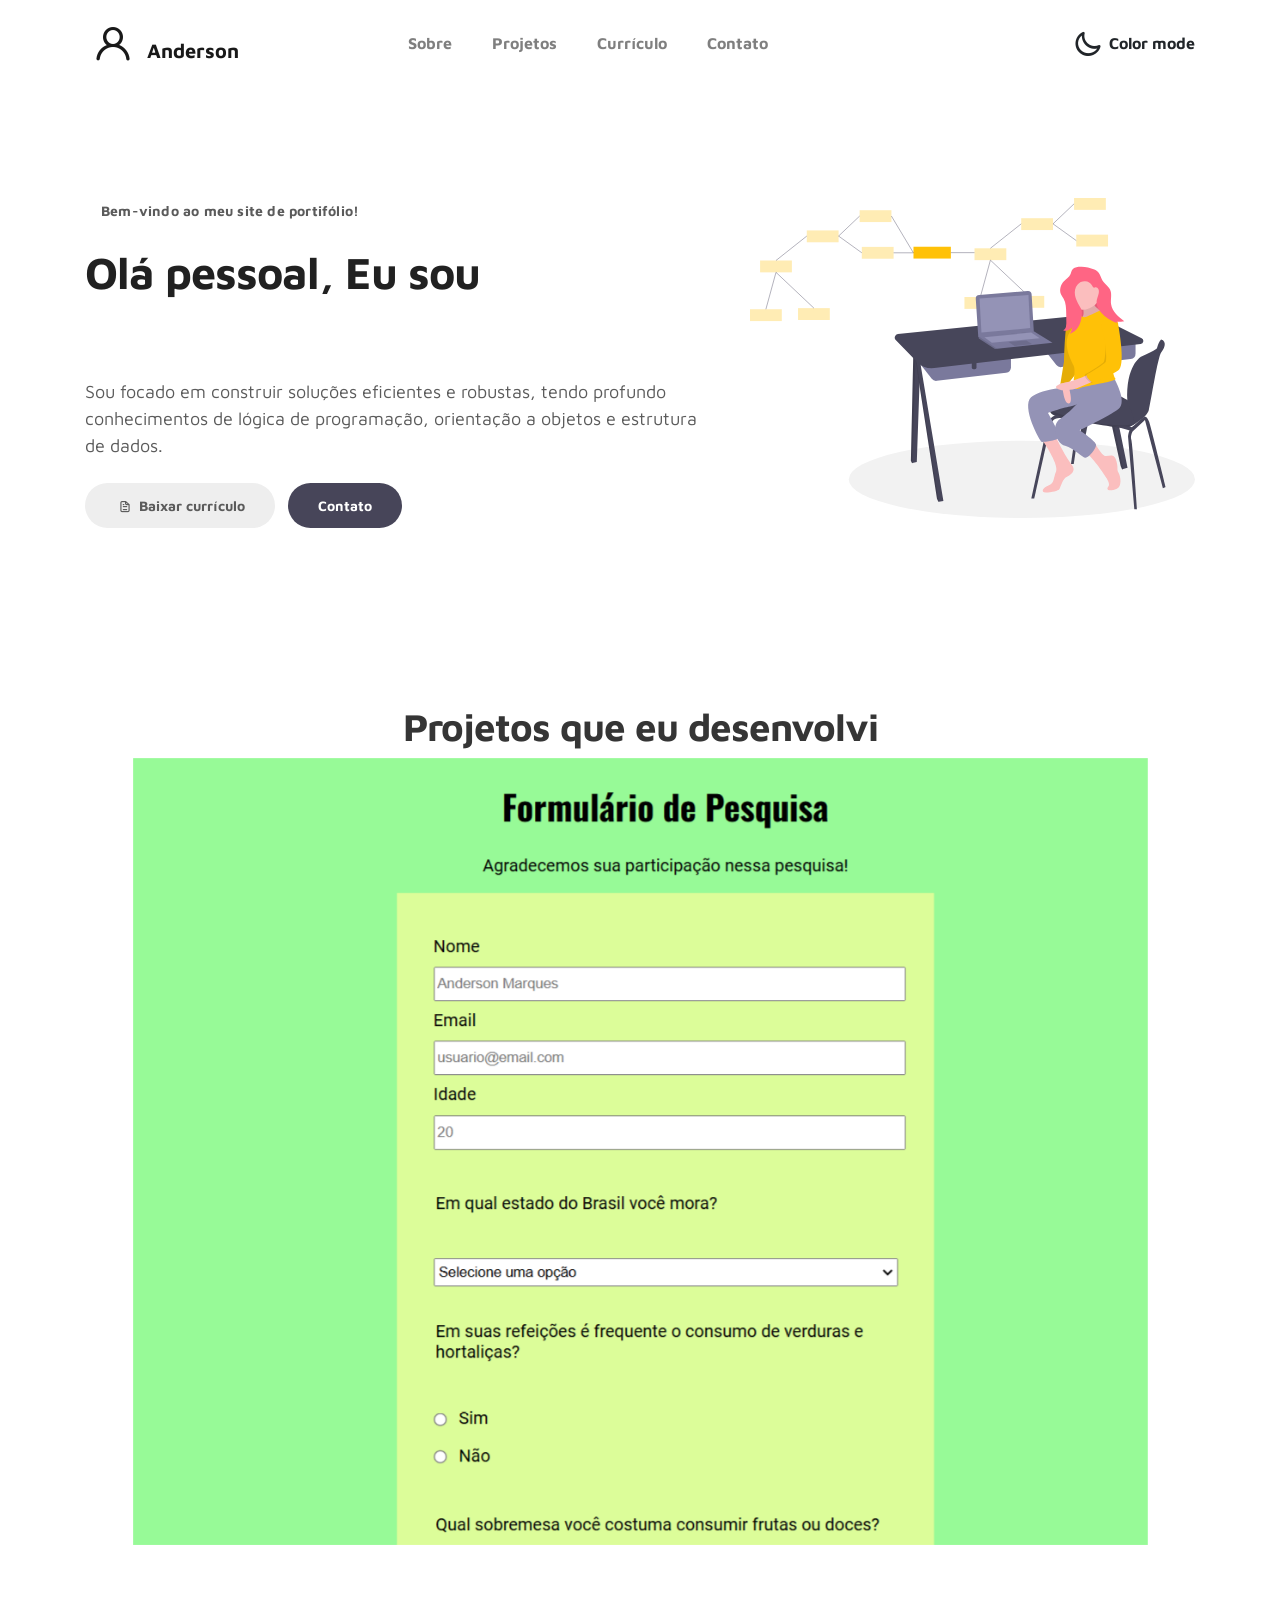
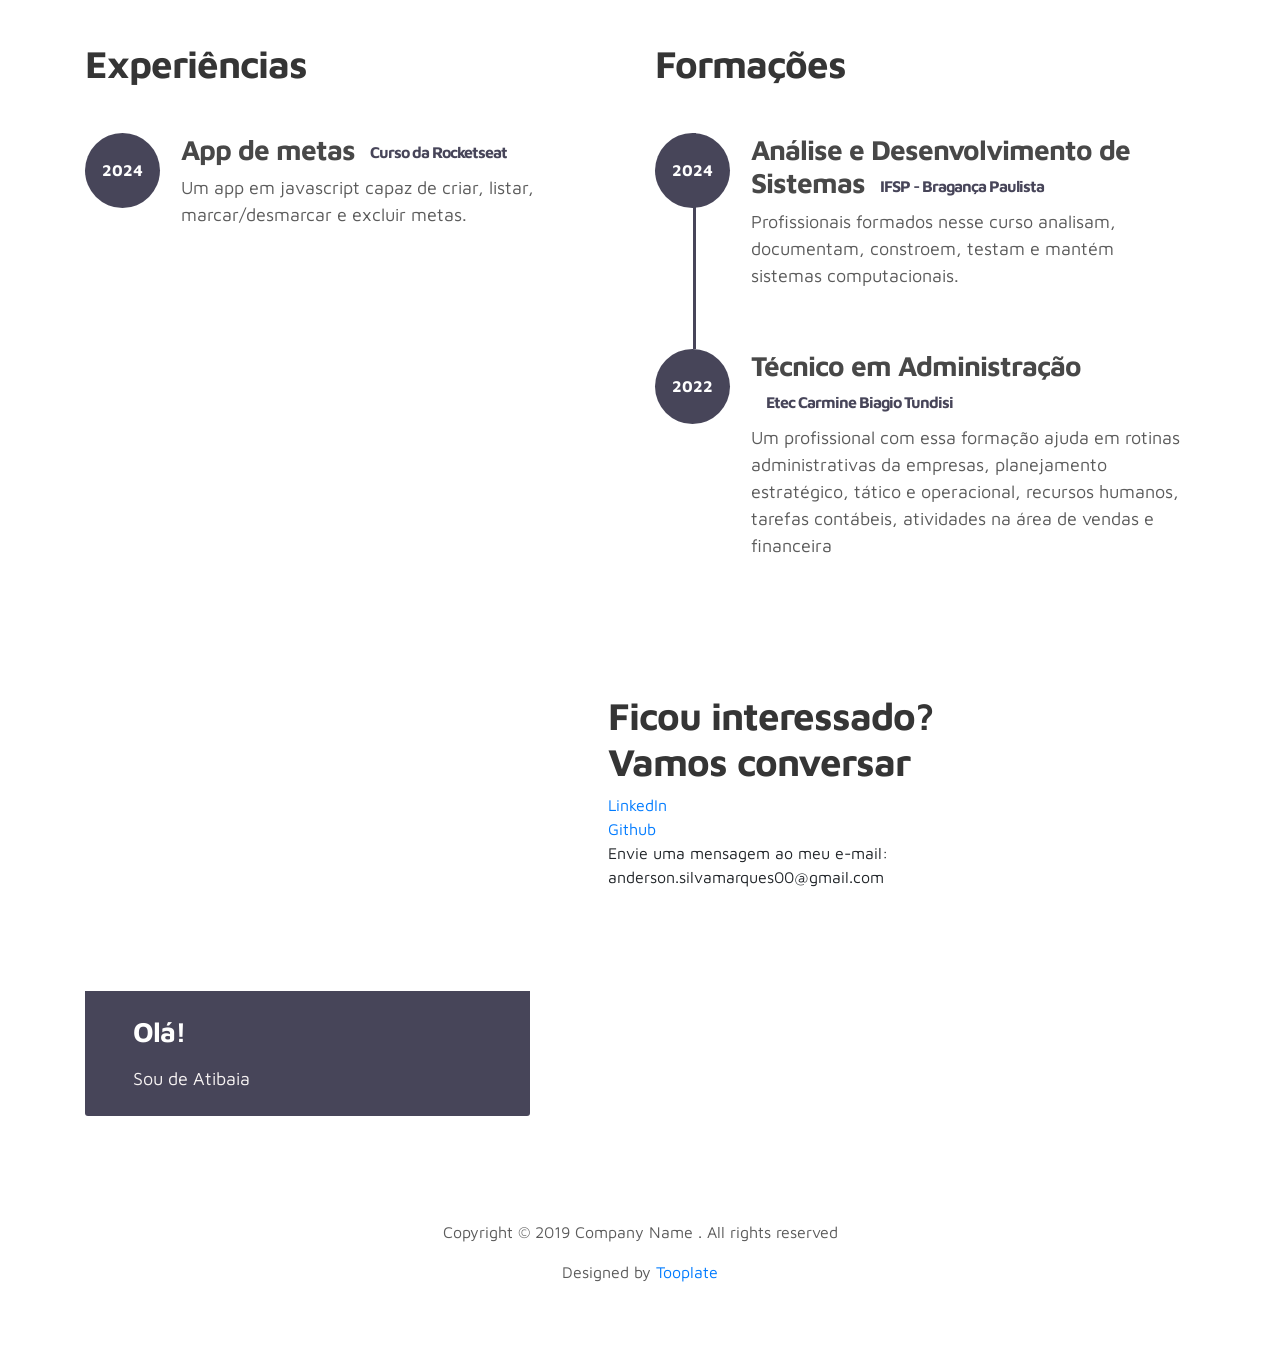
==== index.html @ 0ab254ad "excluir pasta" ====
<!doctype html>
<html lang="en">
  <head>
    <meta charset="utf-8">
    <meta name="viewport" content="width=device-width, initial-scale=1, shrink-to-fit=no">
    <meta name="description" content="">
    <meta name="author" content="">

    <title>Portfólio do Anderson</title>

    <link rel="stylesheet" href="css/bootstrap.min.css">
    <link rel="stylesheet" href="css/unicons.css">
    <link rel="stylesheet" href="css/owl.carousel.min.css">
    <link rel="stylesheet" href="css/owl.theme.default.min.css">

    <!-- MAIN STYLE -->
    <link rel="stylesheet" href="css/tooplate-style.css">
    
<!--

Tooplate 2115 Marvel

https://www.tooplate.com/view/2115-marvel

-->
  </head>
  <body>

    <!-- MENU -->
    <nav class="navbar navbar-expand-sm navbar-light">
        <div class="container">
            <a class="navbar-brand" href="https://github.com/AndersonMarques0" target="_blank"><i class='uil uil-user'></i> Anderson</a>

            <button class="navbar-toggler" type="button" data-toggle="collapse" data-target="#navbarNav" aria-controls="navbarNav" aria-expanded="false"
                aria-label="Toggle navigation">
                <span class="navbar-toggler-icon"></span>
                <span class="navbar-toggler-icon"></span>
                <span class="navbar-toggler-icon"></span>
            </button>

            <div class="collapse navbar-collapse" id="navbarNav">
                <ul class="navbar-nav mx-auto">
                    <li class="nav-item">
                        <a href="#about" class="nav-link"><span data-hover="Sobre">Sobre</span></a>
                    </li>
                    <li class="nav-item">
                        <a href="#project" class="nav-link"><span data-hover="Projetos">Projetos</span></a>
                    </li>
                    <li class="nav-item">
                        <a href="#resume" class="nav-link"><span data-hover="Currículo">Currículo</span></a>
                    </li>
                    <li class="nav-item">
                        <a href="#contact" class="nav-link"><span data-hover="Contato">Contato</span></a>
                    </li>
                </ul>

                <ul class="navbar-nav ml-lg-auto">
                    <div class="ml-lg-4">
                      <div class="color-mode d-lg-flex justify-content-center align-items-center">
                        <i class="color-mode-icon"></i>
                        Color mode
                      </div>
                    </div>
                </ul>
            </div>
        </div>
    </nav>

    <!-- ABOUT -->
    <section class="about full-screen d-lg-flex justify-content-center align-items-center" id="about">
        <div class="container">
            <div class="row">
                
                <div class="col-lg-7 col-md-12 col-12 d-flex align-items-center">
                    <div class="about-text">
                        <small class="small-text">Bem-vindo ao <span class="mobile-block">meu site de portifólio!</span></small>
                        <h1 class="animated animated-text">
                            <span class="mr-2">Olá pessoal, Eu sou</span>
                                <div class="animated-info">
                                    <span class="animated-item">Anderson</span>
                                    <span class="animated-item">Desenvolvedor backend</span>
                                    <span class="animated-item">Node.js</span>
                                </div>
                        </h1>

                        <p>Sou focado em construir soluções eficientes e robustas, tendo profundo conhecimentos de lógica de programação, orientação a objetos e estrutura de dados.</p>
                        
                        <div class="custom-btn-group mt-4">
                          <a href="#" class="btn mr-lg-2 custom-btn"><i class='uil uil-file-alt'></i> Baixar currículo</a>
                          <a href="#contact" class="btn custom-btn custom-btn-bg custom-btn-link">Contato</a>
                        </div>
                    </div>
                </div>

                <div class="col-lg-5 col-md-12 col-12">
                    <div class="about-image svg">
                        <img src="images/undraw/undraw_software_engineer_lvl5.svg" class="img-fluid" alt="svg image">
                    </div>
                </div>

            </div>
        </div>
    </section>

    <!-- PROJECTS -->
    <section class="project py-5" id="project">
        <div class="container">
                
                <div class="row">
                  <div class="col-lg-11 text-center mx-auto col-12">

                      <div class="col-lg-8 mx-auto">
                        <h2>Projetos que eu desenvolvi</h2>
                      </div>

                      <div class="owl-carousel owl-theme">
                        <div class="item">
                          <div class="project-info">
                            <img src="images/project/formulario-projeto.png" class="img-fluid" alt="project image">
                          </div>
                        </div>

                
                      </div>

                  </div>
                </div>
        </div>
    </section>

    <!-- FEATURES -->
    <section class="resume py-5 d-lg-flex justify-content-center align-items-center" id="resume">
        <div class="container">
            <div class="row">

                <div class="col-lg-6 col-12">
                  <h2 class="mb-4">Experiências</h2>

                    <div class="timeline">
                        <div class="timeline-wrapper">
                             <div class="timeline-yr">
                                  <span>2024</span>
                             </div>
                             <div class="timeline-info">
                                  <h3><span>App de metas</span><small> Curso da Rocketseat </small></h3>
                                  <p>Um app em javascript capaz de criar, listar, marcar/desmarcar e excluir metas.</p>
                             </div>
                        </div>

                        

                    </div>
                </div>

                <div class="col-lg-6 col-12">
                  <h2 class="mb-4 mobile-mt-2">Formações</h2>

                    <div class="timeline">
                        <div class="timeline-wrapper">
                             <div class="timeline-yr">
                                  <span>2024</span>
                             </div>
                             <div class="timeline-info">
                                  <h3><span>Análise e Desenvolvimento de Sistemas</span><small>IFSP - Bragança Paulista</small></h3>
                                  <p>Profissionais formados nesse curso analisam, documentam, constroem, testam e mantém sistemas computacionais. </p>
                             </div>
                        </div>

                        <div class="timeline-wrapper">
                            <div class="timeline-yr">
                                <span>2022</span>
                            </div>
                            <div class="timeline-info">
                                <h3><span>Técnico em Administração</span><small>Etec Carmine Biagio Tundisi</small></h3>
                                <p>Um profissional com essa formação ajuda em rotinas administrativas da empresas, planejamento estratégico, tático e operacional, recursos humanos, tarefas contábeis, atividades na área de vendas e financeira</p>
                            </div>
                        </div>

                    </div>
                </div>
                
            </div>
        </div>
    </section>

    <!-- CONTACT -->
    <section class="contact py-5" id="contact">
      <div class="container">
        <div class="row">
          
          <div class="col-lg-5 mr-lg-5 col-12">
            <div class="google-map w-100">
              <iframe src="https://www.google.com/maps/embed?pb=!1m18!1m12!1m3!1d58708.64939015262!2d-46.600021601892124!3d-23.123051400225215!2m3!1f0!2f0!3f0!3m2!1i1024!2i768!4f13.1!3m3!1m2!1s0x94cec11f46f1007d%3A0xc885a2d1bf078e37!2sAtibaia%2C%20State%20of%20S%C3%A3o%20Paulo!5e0!3m2!1sen!2sbr!4v1730567218860!5m2!1sen!2sbr" width="400" height="300" frameborder="0" style="border:0;" allowfullscreen></iframe>
            </div>
            
            <div class="contact-info d-flex justify-content-between align-items-center py-4 px-lg-5">
                
              <div class="contact-info-item">
                  <h3 class="mb-3 text-white">Olá!</h3>
                  <p class="footer-text mb-0">Sou de Atibaia</p>
                </div>
                <!--
                <ul class="social-links">
                     <li><a href="#" class="uil uil-dribbble" data-toggle="tooltip" data-placement="left" title="Dribbble"></a></li>
                     <li><a href="#" class="uil uil-instagram" data-toggle="tooltip" data-placement="left" title="Instagram"></a></li>
                     <li><a href="#" class="uil uil-youtube" data-toggle="tooltip" data-placement="left" title="Youtube"></a></li>
                </ul>
                -->
            </div>
            
          </div>
          
          <div class="col-lg-6 col-12">
            <div class="contact-form">
              <h2>Ficou interessado? <br> Vamos conversar</h2>
              <ul class="contact-links">
                <li><a href="https://www.linkedin.com/in/anderson-sm/" target="_blank"><i class="uil uil-linkedin"></i> LinkedIn</a></li>
                <li><a href="https://github.com/AndersonMarques0" target="_blank"><i class="uil uil-github-alt"></i> Github</a></li>
                <li>Envie uma mensagem ao meu e-mail: anderson.silvamarques00@gmail.com</li>
              </ul>
            </div>
          </div>

        </div>
      </div>
    </section>

    <!-- FOOTER -->
     <footer class="footer py-5">
          <div class="container">
               <div class="row">

                    <div class="col-lg-12 col-12">                                
                        <p class="copyright-text text-center">Copyright &copy; 2019 Company Name . All rights reserved</p>
                        <p class="copyright-text text-center">Designed by <a rel="nofollow" href="https://www.facebook.com/tooplate">Tooplate</a></p>
                    </div>
                    
               </div>
          </div>
     </footer>

    <script src="js/jquery-3.3.1.min.js"></script>
    <script src="js/popper.min.js"></script>
    <script src="js/bootstrap.min.js"></script>
    <script src="js/Headroom.js"></script>
    <script src="js/jQuery.headroom.js"></script>
    <script src="js/owl.carousel.min.js"></script>
    <script src="js/smoothscroll.js"></script>
    <script src="js/custom.js"></script>

  </body>
</html>
---- css/unicons.css ----
@font-face {
  font-family: 'unicons';
  src: url('../font/unicons.eot?42479262');
  src: url('../font/unicons.eot?42479262#iefix') format('embedded-opentype'),
       url('../font/unicons.woff2?42479262') format('woff2'),
       url('../font/unicons.woff?42479262') format('woff'),
       url('../font/unicons.ttf?42479262') format('truetype'),
       url('../font/unicons.svg?42479262#unicons') format('svg');
  font-weight: normal;
  font-style: normal;
}
/* Chrome hack: SVG is rendered more smooth in Windozze. 100% magic, uncomment if you need it. */
/* Note, that will break hinting! In other OS-es font will be not as sharp as it could be */
/*
@media screen and (-webkit-min-device-pixel-ratio:0) {
  @font-face {
    font-family: 'unicons';
    src: url('../font/unicons.svg?42479262#unicons') format('svg');
  }
}
*/
 
 [class^="uil-"]:before, [class*=" uil-"]:before {
  font-family: "unicons";
  font-style: normal;
  font-weight: normal;
  speak: none;
 
  display: inline-block;
  text-decoration: inherit;
  width: 1em;
  margin-right: .2em;
  text-align: center;
  /* opacity: .8; */
 
  /* For safety - reset parent styles, that can break glyph codes*/
  font-variant: normal;
  text-transform: none;
 
  /* fix buttons height, for twitter bootstrap */
  line-height: 1em;
 
  /* Animation center compensation - margins should be symmetric */
  /* remove if not needed */
  margin-left: .2em;
 
  /* you can be more comfortable with increased icons size */
  /* font-size: 120%; */
 
  /* Font smoothing. That was taken from TWBS */
  -webkit-font-smoothing: antialiased;
  -moz-osx-font-smoothing: grayscale;
 
  /* Uncomment for 3D effect */
  /* text-shadow: 1px 1px 1px rgba(127, 127, 127, 0.3); */
}
 
.uil-abacus:before { content: '\e800'; } /* '' */
.uil-accessible-icon-alt:before { content: '\e801'; } /* '' */
.uil-adjust-alt:before { content: '\e802'; } /* '' */
.uil-adjust-circle:before { content: '\e803'; } /* '' */
.uil-adjust-half:before { content: '\e804'; } /* '' */
.uil-adjust:before { content: '\e805'; } /* '' */
.uil-airplay:before { content: '\e806'; } /* '' */
.uil-align-alt:before { content: '\e807'; } /* '' */
.uil-align-center-alt:before { content: '\e808'; } /* '' */
.uil-align-center-h:before { content: '\e809'; } /* '' */
.uil-align-center-justify:before { content: '\e80a'; } /* '' */
.uil-align-center-v:before { content: '\e80b'; } /* '' */
.uil-align-center:before { content: '\e80c'; } /* '' */
.uil-align-justify:before { content: '\e80d'; } /* '' */
.uil-align-left-justify:before { content: '\e80e'; } /* '' */
.uil-align-left:before { content: '\e80f'; } /* '' */
.uil-align-letter-right:before { content: '\e810'; } /* '' */
.uil-align-right-justify:before { content: '\e811'; } /* '' */
.uil-align-right:before { content: '\e812'; } /* '' */
.uil-align:before { content: '\e813'; } /* '' */
.uil-ambulance:before { content: '\e814'; } /* '' */
.uil-analysis:before { content: '\e815'; } /* '' */
.uil-analytics:before { content: '\e816'; } /* '' */
.uil-anchor:before { content: '\e817'; } /* '' */
.uil-android-phone-slash:before { content: '\e818'; } /* '' */
.uil-angle-double-down:before { content: '\e819'; } /* '' */
.uil-angle-double-left:before { content: '\e81a'; } /* '' */
.uil-angle-double-right:before { content: '\e81b'; } /* '' */
.uil-angle-double-up:before { content: '\e81c'; } /* '' */
.uil-angle-down:before { content: '\e81d'; } /* '' */
.uil-angle-left:before { content: '\e81e'; } /* '' */
.uil-angle-right-b:before { content: '\e81f'; } /* '' */
.uil-angle-right:before { content: '\e820'; } /* '' */
.uil-angle-up:before { content: '\e821'; } /* '' */
.uil-annoyed-alt:before { content: '\e822'; } /* '' */
.uil-annoyed:before { content: '\e823'; } /* '' */
.uil-apps:before { content: '\e824'; } /* '' */
.uil-archive-alt:before { content: '\e825'; } /* '' */
.uil-archive:before { content: '\e826'; } /* '' */
.uil-arrow-break:before { content: '\e827'; } /* '' */
.uil-arrow-circle-down:before { content: '\e828'; } /* '' */
.uil-arrow-circle-left:before { content: '\e829'; } /* '' */
.uil-arrow-circle-right:before { content: '\e82a'; } /* '' */
.uil-arrow-circle-up:before { content: '\e82b'; } /* '' */
.uil-arrow-compress-h:before { content: '\e82c'; } /* '' */
.uil-arrow-down-left:before { content: '\e82d'; } /* '' */
.uil-arrow-down-right:before { content: '\e82e'; } /* '' */
.uil-arrow-down:before { content: '\e82f'; } /* '' */
.uil-arrow-from-right:before { content: '\e830'; } /* '' */
.uil-arrow-from-top:before { content: '\e831'; } /* '' */
.uil-arrow-growth:before { content: '\e832'; } /* '' */
.uil-arrow-left:before { content: '\e833'; } /* '' */
.uil-arrow-random:before { content: '\e834'; } /* '' */
.uil-arrow-resize-diagonal:before { content: '\e835'; } /* '' */
.uil-arrow-right:before { content: '\e836'; } /* '' */
.uil-arrow-to-bottom:before { content: '\e837'; } /* '' */
.uil-arrow-to-right:before { content: '\e838'; } /* '' */
.uil-arrow-up-left:before { content: '\e839'; } /* '' */
.uil-arrow-up-right:before { content: '\e83a'; } /* '' */
.uil-arrow-up:before { content: '\e83b'; } /* '' */
.uil-arrows-h-alt:before { content: '\e83c'; } /* '' */
.uil-arrows-h:before { content: '\e83d'; } /* '' */
.uil-arrows-left-down:before { content: '\e83e'; } /* '' */
.uil-arrows-maximize:before { content: '\e83f'; } /* '' */
.uil-arrows-merge:before { content: '\e840'; } /* '' */
.uil-arrows-resize-h:before { content: '\e841'; } /* '' */
.uil-arrows-resize-v:before { content: '\e842'; } /* '' */
.uil-arrows-resize:before { content: '\e843'; } /* '' */
.uil-arrows-right-down:before { content: '\e844'; } /* '' */
.uil-arrows-shrink-h:before { content: '\e845'; } /* '' */
.uil-arrows-shrink-v:before { content: '\e846'; } /* '' */
.uil-arrows-up-right:before { content: '\e847'; } /* '' */
.uil-arrows-v-alt:before { content: '\e848'; } /* '' */
.uil-arrows-v:before { content: '\e849'; } /* '' */
.uil-at:before { content: '\e84a'; } /* '' */
.uil-atm-card:before { content: '\e84b'; } /* '' */
.uil-atom:before { content: '\e84c'; } /* '' */
.uil-auto-flash:before { content: '\e84d'; } /* '' */
.uil-award-alt:before { content: '\e84e'; } /* '' */
.uil-award:before { content: '\e84f'; } /* '' */
.uil-baby-carriage:before { content: '\e850'; } /* '' */
.uil-backpack:before { content: '\e851'; } /* '' */
.uil-backspace:before { content: '\e852'; } /* '' */
.uil-backward:before { content: '\e853'; } /* '' */
.uil-bag-alt:before { content: '\e854'; } /* '' */
.uil-bag-slash:before { content: '\e855'; } /* '' */
.uil-bag:before { content: '\e856'; } /* '' */
.uil-ball:before { content: '\e857'; } /* '' */
.uil-ban:before { content: '\e858'; } /* '' */
.uil-bars:before { content: '\e859'; } /* '' */
.uil-basketball-hoop:before { content: '\e85a'; } /* '' */
.uil-basketball:before { content: '\e85b'; } /* '' */
.uil-battery-bolt:before { content: '\e85c'; } /* '' */
.uil-battery-empty:before { content: '\e85d'; } /* '' */
.uil-bed-double:before { content: '\e85e'; } /* '' */
.uil-bed:before { content: '\e85f'; } /* '' */
.uil-bell-school:before { content: '\e860'; } /* '' */
.uil-bell-slash:before { content: '\e861'; } /* '' */
.uil-bill:before { content: '\e862'; } /* '' */
.uil-bitcoin-circle:before { content: '\e863'; } /* '' */
.uil-bitcoin:before { content: '\e864'; } /* '' */
.uil-bluetooth-b:before { content: '\e865'; } /* '' */
.uil-bolt-alt:before { content: '\e866'; } /* '' */
.uil-bolt-slash:before { content: '\e867'; } /* '' */
.uil-bolt:before { content: '\e868'; } /* '' */
.uil-book-alt:before { content: '\e869'; } /* '' */
.uil-book-medical:before { content: '\e86a'; } /* '' */
.uil-book-open:before { content: '\e86b'; } /* '' */
.uil-book-reader:before { content: '\e86c'; } /* '' */
.uil-book:before { content: '\e86d'; } /* '' */
.uil-bookmark-full:before { content: '\e86e'; } /* '' */
.uil-bookmark:before { content: '\e86f'; } /* '' */
.uil-books:before { content: '\e870'; } /* '' */
.uil-boombox:before { content: '\e871'; } /* '' */
.uil-border-alt:before { content: '\e872'; } /* '' */
.uil-border-bottom:before { content: '\e873'; } /* '' */
.uil-border-clear:before { content: '\e874'; } /* '' */
.uil-border-horizontal:before { content: '\e875'; } /* '' */
.uil-border-inner:before { content: '\e876'; } /* '' */
.uil-border-left:before { content: '\e877'; } /* '' */
.uil-border-out:before { content: '\e878'; } /* '' */
.uil-border-right:before { content: '\e879'; } /* '' */
.uil-border-top:before { content: '\e87a'; } /* '' */
.uil-border-vertical:before { content: '\e87b'; } /* '' */
.uil-box:before { content: '\e87c'; } /* '' */
.uil-briefcase-alt:before { content: '\e87d'; } /* '' */
.uil-briefcase:before { content: '\e87e'; } /* '' */
.uil-bright:before { content: '\e87f'; } /* '' */
.uil-brightness-empty:before { content: '\e880'; } /* '' */
.uil-brightness-half:before { content: '\e881'; } /* '' */
.uil-brightness-low:before { content: '\e882'; } /* '' */
.uil-brightness-minus:before { content: '\e883'; } /* '' */
.uil-brightness-plus:before { content: '\e884'; } /* '' */
.uil-brightness:before { content: '\e885'; } /* '' */
.uil-bring-bottom:before { content: '\e886'; } /* '' */
.uil-bring-front:before { content: '\e887'; } /* '' */
.uil-brush-alt:before { content: '\e888'; } /* '' */
.uil-bug:before { content: '\e889'; } /* '' */
.uil-building:before { content: '\e88a'; } /* '' */
.uil-bullseye:before { content: '\e88b'; } /* '' */
.uil-bus-alt:before { content: '\e88c'; } /* '' */
.uil-bus-school:before { content: '\e88d'; } /* '' */
.uil-bus:before { content: '\e88e'; } /* '' */
.uil-calcualtor:before { content: '\e88f'; } /* '' */
.uil-calculator-alt:before { content: '\e890'; } /* '' */
.uil-calendar-alt:before { content: '\e891'; } /* '' */
.uil-calendar-slash:before { content: '\e892'; } /* '' */
.uil-calender:before { content: '\e893'; } /* '' */
.uil-calling:before { content: '\e894'; } /* '' */
.uil-camera-plus:before { content: '\e895'; } /* '' */
.uil-camera-slash:before { content: '\e896'; } /* '' */
.uil-camera:before { content: '\e897'; } /* '' */
.uil-cancel:before { content: '\e898'; } /* '' */
.uil-capsule:before { content: '\e899'; } /* '' */
.uil-capture:before { content: '\e89a'; } /* '' */
.uil-car-sideview:before { content: '\e89b'; } /* '' */
.uil-car-slash:before { content: '\e89c'; } /* '' */
.uil-car-wash:before { content: '\e89d'; } /* '' */
.uil-car:before { content: '\e89e'; } /* '' */
.uil-card-atm:before { content: '\e89f'; } /* '' */
.uil-caret-right:before { content: '\e8a0'; } /* '' */
.uil-cart:before { content: '\e8a1'; } /* '' */
.uil-cell:before { content: '\e8a2'; } /* '' */
.uil-celsius:before { content: '\e8a3'; } /* '' */
.uil-chart-bar-alt:before { content: '\e8a4'; } /* '' */
.uil-chart-bar:before { content: '\e8a5'; } /* '' */
.uil-chart-down:before { content: '\e8a6'; } /* '' */
.uil-chart-growth-alt:before { content: '\e8a7'; } /* '' */
.uil-chart-growth:before { content: '\e8a8'; } /* '' */
.uil-chart-line:before { content: '\e8a9'; } /* '' */
.uil-chart-pie-alt:before { content: '\e8aa'; } /* '' */
.uil-chart-pie:before { content: '\e8ab'; } /* '' */
.uil-chart:before { content: '\e8ac'; } /* '' */
.uil-chat-bubble-user:before { content: '\e8ad'; } /* '' */
.uil-chat-info:before { content: '\e8ae'; } /* '' */
.uil-chat:before { content: '\e8af'; } /* '' */
.uil-check-circle:before { content: '\e8b0'; } /* '' */
.uil-check-square:before { content: '\e8b1'; } /* '' */
.uil-check:before { content: '\e8b2'; } /* '' */
.uil-circle-layer:before { content: '\e8b3'; } /* '' */
.uil-circle:before { content: '\e8b4'; } /* '' */
.uil-circuit:before { content: '\e8b5'; } /* '' */
.uil-clapper-board:before { content: '\e8b6'; } /* '' */
.uil-clipboard-alt:before { content: '\e8b7'; } /* '' */
.uil-clipboard-blank:before { content: '\e8b8'; } /* '' */
.uil-clipboard-notes:before { content: '\e8b9'; } /* '' */
.uil-clipboard:before { content: '\e8ba'; } /* '' */
.uil-clock-eight:before { content: '\e8bb'; } /* '' */
.uil-clock-five:before { content: '\e8bc'; } /* '' */
.uil-clock-nine:before { content: '\e8bd'; } /* '' */
.uil-clock-seven:before { content: '\e8be'; } /* '' */
.uil-clock-ten:before { content: '\e8bf'; } /* '' */
.uil-clock-three:before { content: '\e8c0'; } /* '' */
.uil-clock-two:before { content: '\e8c1'; } /* '' */
.uil-clock:before { content: '\e8c2'; } /* '' */
.uil-closed-captioning:before { content: '\e8c3'; } /* '' */
.uil-cloud-block:before { content: '\e8c4'; } /* '' */
.uil-cloud-bookmark:before { content: '\e8c5'; } /* '' */
.uil-cloud-check:before { content: '\e8c6'; } /* '' */
.uil-cloud-computing:before { content: '\e8c7'; } /* '' */
.uil-cloud-data-connection:before { content: '\e8c8'; } /* '' */
.uil-cloud-database-tree:before { content: '\e8c9'; } /* '' */
.uil-cloud-download:before { content: '\e8ca'; } /* '' */
.uil-cloud-drizzle:before { content: '\e8cb'; } /* '' */
.uil-cloud-exclamation:before { content: '\e8cc'; } /* '' */
.uil-cloud-hail:before { content: '\e8cd'; } /* '' */
.uil-cloud-heart:before { content: '\e8ce'; } /* '' */
.uil-cloud-info:before { content: '\e8cf'; } /* '' */
.uil-cloud-lock:before { content: '\e8d0'; } /* '' */
.uil-cloud-meatball:before { content: '\e8d1'; } /* '' */
.uil-cloud-moon-hail:before { content: '\e8d2'; } /* '' */
.uil-cloud-moon-meatball:before { content: '\e8d3'; } /* '' */
.uil-cloud-moon-rain:before { content: '\e8d4'; } /* '' */
.uil-cloud-moon-showers:before { content: '\e8d5'; } /* '' */
.uil-cloud-moon:before { content: '\e8d6'; } /* '' */
.uil-cloud-question:before { content: '\e8d7'; } /* '' */
.uil-cloud-rain-sun:before { content: '\e8d8'; } /* '' */
.uil-cloud-rain:before { content: '\e8d9'; } /* '' */
.uil-cloud-redo:before { content: '\e8da'; } /* '' */
.uil-cloud-set:before { content: '\e8db'; } /* '' */
.uil-cloud-share:before { content: '\e8dc'; } /* '' */
.uil-cloud-shield:before { content: '\e8dd'; } /* '' */
.uil-cloud-showers-alt:before { content: '\e8de'; } /* '' */
.uil-cloud-showers-heavy:before { content: '\e8df'; } /* '' */
.uil-cloud-showers:before { content: '\e8e0'; } /* '' */
.uil-cloud-slash:before { content: '\e8e1'; } /* '' */
.uil-cloud-sun-hail:before { content: '\e8e2'; } /* '' */
.uil-cloud-sun-meatball:before { content: '\e8e3'; } /* '' */
.uil-cloud-sun-rain-alt:before { content: '\e8e4'; } /* '' */
.uil-cloud-sun-rain:before { content: '\e8e5'; } /* '' */
.uil-cloud-sun-tear:before { content: '\e8e6'; } /* '' */
.uil-cloud-sun:before { content: '\e8e7'; } /* '' */
.uil-cloud-times:before { content: '\e8e8'; } /* '' */
.uil-cloud-unlock:before { content: '\e8e9'; } /* '' */
.uil-cloud-upload:before { content: '\e8ea'; } /* '' */
.uil-cloud-wifi:before { content: '\e8eb'; } /* '' */
.uil-cloud-wind:before { content: '\e8ec'; } /* '' */
.uil-cloud:before { content: '\e8ed'; } /* '' */
.uil-clouds:before { content: '\e8ee'; } /* '' */
.uil-club:before { content: '\e8ef'; } /* '' */
.uil-code:before { content: '\e8f0'; } /* '' */
.uil-coffee:before { content: '\e8f1'; } /* '' */
.uil-cog:before { content: '\e8f2'; } /* '' */
.uil-coins:before { content: '\e8f3'; } /* '' */
.uil-columns:before { content: '\e8f4'; } /* '' */
.uil-comment-alt-block:before { content: '\e8f5'; } /* '' */
.uil-comment-alt-chart-lines:before { content: '\e8f6'; } /* '' */
.uil-comment-alt-check:before { content: '\e8f7'; } /* '' */
.uil-comment-alt-dots:before { content: '\e8f8'; } /* '' */
.uil-comment-alt-download:before { content: '\e8f9'; } /* '' */
.uil-comment-alt-edit:before { content: '\e8fa'; } /* '' */
.uil-comment-alt-exclamation:before { content: '\e8fb'; } /* '' */
.uil-comment-alt-heart:before { content: '\e8fc'; } /* '' */
.uil-comment-alt-image:before { content: '\e8fd'; } /* '' */
.uil-comment-alt-info:before { content: '\e8fe'; } /* '' */
.uil-comment-alt-lines:before { content: '\e8ff'; } /* '' */
.uil-comment-alt-lock:before { content: '\e900'; } /* '' */
.uil-comment-alt-medical:before { content: '\e901'; } /* '' */
.uil-comment-alt-message:before { content: '\e902'; } /* '' */
.uil-comment-alt-notes:before { content: '\e903'; } /* '' */
.uil-comment-alt-plus:before { content: '\e904'; } /* '' */
.uil-comment-alt-question:before { content: '\e905'; } /* '' */
.uil-comment-alt-redo:before { content: '\e906'; } /* '' */
.uil-comment-alt-search:before { content: '\e907'; } /* '' */
.uil-comment-alt-share:before { content: '\e908'; } /* '' */
.uil-comment-alt-shield:before { content: '\e909'; } /* '' */
.uil-comment-alt-upload:before { content: '\e90a'; } /* '' */
.uil-comment-alt-verify:before { content: '\e90b'; } /* '' */
.uil-comment-alt:before { content: '\e90c'; } /* '' */
.uil-comment-block:before { content: '\e90d'; } /* '' */
.uil-comment-chart-line:before { content: '\e90e'; } /* '' */
.uil-comment-check:before { content: '\e90f'; } /* '' */
.uil-comment-dots:before { content: '\e910'; } /* '' */
.uil-comment-download:before { content: '\e911'; } /* '' */
.uil-comment-edit:before { content: '\e912'; } /* '' */
.uil-comment-exclamation:before { content: '\e913'; } /* '' */
.uil-comment-heart:before { content: '\e914'; } /* '' */
.uil-comment-image:before { content: '\e915'; } /* '' */
.uil-comment-info-alt:before { content: '\e916'; } /* '' */
.uil-comment-info:before { content: '\e917'; } /* '' */
.uil-comment-lines:before { content: '\e918'; } /* '' */
.uil-comment-lock:before { content: '\e919'; } /* '' */
.uil-comment-medical:before { content: '\e91a'; } /* '' */
.uil-comment-message:before { content: '\e91b'; } /* '' */
.uil-comment-notes:before { content: '\e91c'; } /* '' */
.uil-comment-plus:before { content: '\e91d'; } /* '' */
.uil-comment-question:before { content: '\e91e'; } /* '' */
.uil-comment-redo:before { content: '\e91f'; } /* '' */
.uil-comment-search:before { content: '\e920'; } /* '' */
.uil-comment-share:before { content: '\e921'; } /* '' */
.uil-comment-shield:before { content: '\e922'; } /* '' */
.uil-comment-slash:before { content: '\e923'; } /* '' */
.uil-comment-upload:before { content: '\e924'; } /* '' */
.uil-comment-verify:before { content: '\e925'; } /* '' */
.uil-comment:before { content: '\e926'; } /* '' */
.uil-comments-alt:before { content: '\e927'; } /* '' */
.uil-comments:before { content: '\e928'; } /* '' */
.uil-commnet-alt-slash:before { content: '\e929'; } /* '' */
.uil-compact-disc:before { content: '\e92a'; } /* '' */
.uil-compass:before { content: '\e92b'; } /* '' */
.uil-compress-alt-left:before { content: '\e92c'; } /* '' */
.uil-compress-alt:before { content: '\e92d'; } /* '' */
.uil-compress-arrows:before { content: '\e92e'; } /* '' */
.uil-compress-lines:before { content: '\e92f'; } /* '' */
.uil-compress-point:before { content: '\e930'; } /* '' */
.uil-compress-v:before { content: '\e931'; } /* '' */
.uil-compress:before { content: '\e932'; } /* '' */
.uil-computer-mouse:before { content: '\e933'; } /* '' */
.uil-confused:before { content: '\e934'; } /* '' */
.uil-constructor:before { content: '\e935'; } /* '' */
.uil-copy-alt:before { content: '\e936'; } /* '' */
.uil-copy-landscape:before { content: '\e937'; } /* '' */
.uil-copy:before { content: '\e938'; } /* '' */
.uil-copyright:before { content: '\e939'; } /* '' */
.uil-corner-down-left:before { content: '\e93a'; } /* '' */
.uil-corner-down-right-alt:before { content: '\e93b'; } /* '' */
.uil-corner-down-right:before { content: '\e93c'; } /* '' */
.uil-corner-left-down:before { content: '\e93d'; } /* '' */
.uil-corner-right-down:before { content: '\e93e'; } /* '' */
.uil-corner-up-left-alt:before { content: '\e93f'; } /* '' */
.uil-corner-up-left:before { content: '\e940'; } /* '' */
.uil-corner-up-right-alt:before { content: '\e941'; } /* '' */
.uil-corner-up-right:before { content: '\e942'; } /* '' */
.uil-creative-commons-pd-alt:before { content: '\e943'; } /* '' */
.uil-creative-commons-pd:before { content: '\e944'; } /* '' */
.uil-crockery:before { content: '\e945'; } /* '' */
.uil-crop-alt-rotate-left:before { content: '\e946'; } /* '' */
.uil-crop-alt-rotate-right:before { content: '\e947'; } /* '' */
.uil-crop-alt:before { content: '\e948'; } /* '' */
.uil-crosshair-alt:before { content: '\e949'; } /* '' */
.uil-crosshair:before { content: '\e94a'; } /* '' */
.uil-crosshairs:before { content: '\e94b'; } /* '' */
.uil-cube:before { content: '\e94c'; } /* '' */
.uil-data-sharing:before { content: '\e94d'; } /* '' */
.uil-database-alt:before { content: '\e94e'; } /* '' */
.uil-database:before { content: '\e94f'; } /* '' */
.uil-desert:before { content: '\e950'; } /* '' */
.uil-desktop-alt-slash:before { content: '\e951'; } /* '' */
.uil-desktop-alt:before { content: '\e952'; } /* '' */
.uil-desktop-cloud-alt:before { content: '\e953'; } /* '' */
.uil-desktop-slash:before { content: '\e954'; } /* '' */
.uil-desktop:before { content: '\e955'; } /* '' */
.uil-dialpad-alt:before { content: '\e956'; } /* '' */
.uil-dialpad:before { content: '\e957'; } /* '' */
.uil-diamond:before { content: '\e958'; } /* '' */
.uil-diary-alt:before { content: '\e959'; } /* '' */
.uil-diary:before { content: '\e95a'; } /* '' */
.uil-dice-five:before { content: '\e95b'; } /* '' */
.uil-dice-four:before { content: '\e95c'; } /* '' */
.uil-dice-one:before { content: '\e95d'; } /* '' */
.uil-dice-six:before { content: '\e95e'; } /* '' */
.uil-dice-three:before { content: '\e95f'; } /* '' */
.uil-dice-two:before { content: '\e960'; } /* '' */
.uil-direction:before { content: '\e961'; } /* '' */
.uil-directions:before { content: '\e962'; } /* '' */
.uil-dizzy-meh:before { content: '\e963'; } /* '' */
.uil-dna:before { content: '\e964'; } /* '' */
.uil-document-layout-center:before { content: '\e965'; } /* '' */
.uil-document-layout-left:before { content: '\e966'; } /* '' */
.uil-document-layout-right:before { content: '\e967'; } /* '' */
.uil-document:before { content: '\e968'; } /* '' */
.uil-dollar-alt:before { content: '\e969'; } /* '' */
.uil-dollar-sign-alt:before { content: '\e96a'; } /* '' */
.uil-dollar-sign:before { content: '\e96b'; } /* '' */
.uil-down-arrow:before { content: '\e96c'; } /* '' */
.uil-download-alt:before { content: '\e96d'; } /* '' */
.uil-dribbble:before { content: '\e96e'; } /* '' */
.uil-drill:before { content: '\e96f'; } /* '' */
.uil-dropbox:before { content: '\e970'; } /* '' */
.uil-dumbbell:before { content: '\e971'; } /* '' */
.uil-edit-alt:before { content: '\e972'; } /* '' */
.uil-edit:before { content: '\e973'; } /* '' */
.uil-ellipsis-h:before { content: '\e974'; } /* '' */
.uil-ellipsis-v:before { content: '\e975'; } /* '' */
.uil-emoji:before { content: '\e976'; } /* '' */
.uil-enter:before { content: '\e977'; } /* '' */
.uil-entry:before { content: '\e978'; } /* '' */
.uil-envelope-add:before { content: '\e979'; } /* '' */
.uil-envelope-alt:before { content: '\e97a'; } /* '' */
.uil-envelope-block:before { content: '\e97b'; } /* '' */
.uil-envelope-bookmark:before { content: '\e97c'; } /* '' */
.uil-envelope-check:before { content: '\e97d'; } /* '' */
.uil-envelope-download-alt:before { content: '\e97e'; } /* '' */
.uil-envelope-download:before { content: '\e97f'; } /* '' */
.uil-envelope-edit:before { content: '\e980'; } /* '' */
.uil-envelope-exclamation:before { content: '\e981'; } /* '' */
.uil-envelope-heart:before { content: '\e982'; } /* '' */
.uil-envelope-info:before { content: '\e983'; } /* '' */
.uil-envelope-lock:before { content: '\e984'; } /* '' */
.uil-envelope-minus:before { content: '\e985'; } /* '' */
.uil-envelope-open:before { content: '\e986'; } /* '' */
.uil-envelope-question:before { content: '\e987'; } /* '' */
.uil-envelope-receive:before { content: '\e988'; } /* '' */
.uil-envelope-redo:before { content: '\e989'; } /* '' */
.uil-envelope-search:before { content: '\e98a'; } /* '' */
.uil-envelope-send:before { content: '\e98b'; } /* '' */
.uil-envelope-share:before { content: '\e98c'; } /* '' */
.uil-envelope-shield:before { content: '\e98d'; } /* '' */
.uil-envelope-star:before { content: '\e98e'; } /* '' */
.uil-envelope-times:before { content: '\e98f'; } /* '' */
.uil-envelope-upload-alt:before { content: '\e990'; } /* '' */
.uil-envelope-upload:before { content: '\e991'; } /* '' */
.uil-envelope:before { content: '\e992'; } /* '' */
.uil-envelopes:before { content: '\e993'; } /* '' */
.uil-equal-circle:before { content: '\e994'; } /* '' */
.uil-euro-circle:before { content: '\e995'; } /* '' */
.uil-euro:before { content: '\e996'; } /* '' */
.uil-exchange-alt:before { content: '\e997'; } /* '' */
.uil-exchange:before { content: '\e998'; } /* '' */
.uil-exclamation-circle:before { content: '\e999'; } /* '' */
.uil-exclamation-octagon:before { content: '\e99a'; } /* '' */
.uil-exclamation-triangle:before { content: '\e99b'; } /* '' */
.uil-exclude:before { content: '\e99c'; } /* '' */
.uil-exit:before { content: '\e99d'; } /* '' */
.uil-expand-alt:before { content: '\e99e'; } /* '' */
.uil-expand-arrows-alt:before { content: '\e99f'; } /* '' */
.uil-expand-arrows:before { content: '\e9a0'; } /* '' */
.uil-expand-from-corner:before { content: '\e9a1'; } /* '' */
.uil-expand-left:before { content: '\e9a2'; } /* '' */
.uil-export:before { content: '\e9a3'; } /* '' */
.uil-exposure-alt:before { content: '\e9a4'; } /* '' */
.uil-exposure-increase:before { content: '\e9a5'; } /* '' */
.uil-external-link-alt:before { content: '\e9a6'; } /* '' */
.uil-eye-slash:before { content: '\e9a7'; } /* '' */
.uil-eye:before { content: '\e9a8'; } /* '' */
.uil-facebook:before { content: '\e9a9'; } /* '' */
.uil-fahrenheit:before { content: '\e9aa'; } /* '' */
.uil-fast-mail-alt:before { content: '\e9ab'; } /* '' */
.uil-fast-mail:before { content: '\e9ac'; } /* '' */
.uil-favorite:before { content: '\e9ad'; } /* '' */
.uil-feedback:before { content: '\e9ae'; } /* '' */
.uil-file-alt:before { content: '\e9af'; } /* '' */
.uil-file-blank:before { content: '\e9b0'; } /* '' */
.uil-file-block-alt:before { content: '\e9b1'; } /* '' */
.uil-file-bookmark-alt:before { content: '\e9b2'; } /* '' */
.uil-file-check-alt:before { content: '\e9b3'; } /* '' */
.uil-file-check:before { content: '\e9b4'; } /* '' */
.uil-file-contract-dollar:before { content: '\e9b5'; } /* '' */
.uil-file-copy-alt:before { content: '\e9b6'; } /* '' */
.uil-file-download-alt:before { content: '\e9b7'; } /* '' */
.uil-file-download:before { content: '\e9b8'; } /* '' */
.uil-file-edit-alt:before { content: '\e9b9'; } /* '' */
.uil-file-exclamation-alt:before { content: '\e9ba'; } /* '' */
.uil-file-exclamation:before { content: '\e9bb'; } /* '' */
.uil-file-heart:before { content: '\e9bc'; } /* '' */
.uil-file-info-alt:before { content: '\e9bd'; } /* '' */
.uil-file-landscape-alt:before { content: '\e9be'; } /* '' */
.uil-file-landscape:before { content: '\e9bf'; } /* '' */
.uil-file-lanscape-slash:before { content: '\e9c0'; } /* '' */
.uil-file-lock-alt:before { content: '\e9c1'; } /* '' */
.uil-file-medical-alt:before { content: '\e9c2'; } /* '' */
.uil-file-medical:before { content: '\e9c3'; } /* '' */
.uil-file-minus-alt:before { content: '\e9c4'; } /* '' */
.uil-file-minus:before { content: '\e9c5'; } /* '' */
.uil-file-network:before { content: '\e9c6'; } /* '' */
.uil-file-plus-alt:before { content: '\e9c7'; } /* '' */
.uil-file-plus:before { content: '\e9c8'; } /* '' */
.uil-file-question-alt:before { content: '\e9c9'; } /* '' */
.uil-file-question:before { content: '\e9ca'; } /* '' */
.uil-file-redo-alt:before { content: '\e9cb'; } /* '' */
.uil-file-search-alt:before { content: '\e9cc'; } /* '' */
.uil-file-share-alt:before { content: '\e9cd'; } /* '' */
.uil-file-shield-alt:before { content: '\e9ce'; } /* '' */
.uil-file-slash:before { content: '\e9cf'; } /* '' */
.uil-file-times-alt:before { content: '\e9d0'; } /* '' */
.uil-file-times:before { content: '\e9d1'; } /* '' */
.uil-file-upload-alt:before { content: '\e9d2'; } /* '' */
.uil-file-upload:before { content: '\e9d3'; } /* '' */
.uil-file:before { content: '\e9d4'; } /* '' */
.uil-files-landscapes-alt:before { content: '\e9d5'; } /* '' */
.uil-files-landscapes:before { content: '\e9d6'; } /* '' */
.uil-film:before { content: '\e9d7'; } /* '' */
.uil-filter-slash:before { content: '\e9d8'; } /* '' */
.uil-filter:before { content: '\e9d9'; } /* '' */
.uil-flask-potion:before { content: '\e9da'; } /* '' */
.uil-flask:before { content: '\e9db'; } /* '' */
.uil-flip-h-alt:before { content: '\e9dc'; } /* '' */
.uil-flip-h:before { content: '\e9dd'; } /* '' */
.uil-flip-v-alt:before { content: '\e9de'; } /* '' */
.uil-flip-v:before { content: '\e9df'; } /* '' */
.uil-flower:before { content: '\e9e0'; } /* '' */
.uil-focus-add:before { content: '\e9e1'; } /* '' */
.uil-focus-target:before { content: '\e9e2'; } /* '' */
.uil-focus:before { content: '\e9e3'; } /* '' */
.uil-folder-check:before { content: '\e9e4'; } /* '' */
.uil-folder-download:before { content: '\e9e5'; } /* '' */
.uil-folder-exclamation:before { content: '\e9e6'; } /* '' */
.uil-folder-heart:before { content: '\e9e7'; } /* '' */
.uil-folder-info:before { content: '\e9e8'; } /* '' */
.uil-folder-lock:before { content: '\e9e9'; } /* '' */
.uil-folder-medical:before { content: '\e9ea'; } /* '' */
.uil-folder-minus:before { content: '\e9eb'; } /* '' */
.uil-folder-network:before { content: '\e9ec'; } /* '' */
.uil-folder-plus:before { content: '\e9ed'; } /* '' */
.uil-folder-question:before { content: '\e9ee'; } /* '' */
.uil-folder-slash:before { content: '\e9ef'; } /* '' */
.uil-folder-times:before { content: '\e9f0'; } /* '' */
.uil-folder-upload:before { content: '\e9f1'; } /* '' */
.uil-folder:before { content: '\e9f2'; } /* '' */
.uil-food:before { content: '\e9f3'; } /* '' */
.uil-football-american:before { content: '\e9f4'; } /* '' */
.uil-football-ball:before { content: '\e9f5'; } /* '' */
.uil-football:before { content: '\e9f6'; } /* '' */
.uil-forecastcloud-moon-tear:before { content: '\e9f7'; } /* '' */
.uil-forwaded-call:before { content: '\e9f8'; } /* '' */
.uil-forward:before { content: '\e9f9'; } /* '' */
.uil-frown:before { content: '\e9fa'; } /* '' */
.uil-game-structure:before { content: '\e9fb'; } /* '' */
.uil-game:before { content: '\e9fc'; } /* '' */
.uil-gift:before { content: '\e9fd'; } /* '' */
.uil-glass-martini-alt-slash:before { content: '\e9fe'; } /* '' */
.uil-glass-martini-alt:before { content: '\e9ff'; } /* '' */
.uil-glass-martini:before { content: '\ea00'; } /* '' */
.uil-glass-tea:before { content: '\ea01'; } /* '' */
.uil-glass:before { content: '\ea02'; } /* '' */
.uil-globe:before { content: '\ea03'; } /* '' */
.uil-gold:before { content: '\ea04'; } /* '' */
.uil-google-drive:before { content: '\ea05'; } /* '' */
.uil-graduation-hat:before { content: '\ea06'; } /* '' */
.uil-graph-bar:before { content: '\ea07'; } /* '' */
.uil-grid:before { content: '\ea08'; } /* '' */
.uil-grids:before { content: '\ea09'; } /* '' */
.uil-grin-tongue-wink-alt:before { content: '\ea0a'; } /* '' */
.uil-grin-tongue-wink:before { content: '\ea0b'; } /* '' */
.uil-grin:before { content: '\ea0c'; } /* '' */
.uil-grip-horizontal-line:before { content: '\ea0d'; } /* '' */
.uil-hdd:before { content: '\ea0e'; } /* '' */
.uil-headphones-alt:before { content: '\ea0f'; } /* '' */
.uil-headphones:before { content: '\ea10'; } /* '' */
.uil-heart-alt:before { content: '\ea11'; } /* '' */
.uil-heart-medical:before { content: '\ea12'; } /* '' */
.uil-heart-rate:before { content: '\ea13'; } /* '' */
.uil-heart-sign:before { content: '\ea14'; } /* '' */
.uil-heart:before { content: '\ea15'; } /* '' */
.uil-heartbeat:before { content: '\ea16'; } /* '' */
.uil-history-alt:before { content: '\ea17'; } /* '' */
.uil-history:before { content: '\ea18'; } /* '' */
.uil-home-alt:before { content: '\ea19'; } /* '' */
.uil-home:before { content: '\ea1a'; } /* '' */
.uil-horizontal-align-center:before { content: '\ea1b'; } /* '' */
.uil-horizontal-align-left:before { content: '\ea1c'; } /* '' */
.uil-horizontal-align-right:before { content: '\ea1d'; } /* '' */
.uil-horizontal-distribution-center:before { content: '\ea1e'; } /* '' */
.uil-horizontal-distribution-left:before { content: '\ea1f'; } /* '' */
.uil-horizontal-distribution-right:before { content: '\ea20'; } /* '' */
.uil-hunting:before { content: '\ea21'; } /* '' */
.uil-image-alt-slash:before { content: '\ea22'; } /* '' */
.uil-image-block:before { content: '\ea23'; } /* '' */
.uil-image-broken:before { content: '\ea24'; } /* '' */
.uil-image-check:before { content: '\ea25'; } /* '' */
.uil-image-download:before { content: '\ea26'; } /* '' */
.uil-image-edit:before { content: '\ea27'; } /* '' */
.uil-image-lock:before { content: '\ea28'; } /* '' */
.uil-image-minus:before { content: '\ea29'; } /* '' */
.uil-image-plus:before { content: '\ea2a'; } /* '' */
.uil-image-question:before { content: '\ea2b'; } /* '' */
.uil-image-redo:before { content: '\ea2c'; } /* '' */
.uil-image-resize-landscape:before { content: '\ea2d'; } /* '' */
.uil-image-resize-square:before { content: '\ea2e'; } /* '' */
.uil-image-search:before { content: '\ea2f'; } /* '' */
.uil-image-share:before { content: '\ea30'; } /* '' */
.uil-image-shield:before { content: '\ea31'; } /* '' */
.uil-image-slash:before { content: '\ea32'; } /* '' */
.uil-image-times:before { content: '\ea33'; } /* '' */
.uil-image-upload:before { content: '\ea34'; } /* '' */
.uil-image-v:before { content: '\ea35'; } /* '' */
.uil-image:before { content: '\ea36'; } /* '' */
.uil-images:before { content: '\ea37'; } /* '' */
.uil-incoming-call:before { content: '\ea38'; } /* '' */
.uil-info-circle:before { content: '\ea39'; } /* '' */
.uil-instagram:before { content: '\ea3a'; } /* '' */
.uil-invoice:before { content: '\ea3b'; } /* '' */
.uil-jackhammer:before { content: '\ea3c'; } /* '' */
.uil-kayak:before { content: '\ea3d'; } /* '' */
.uil-key-skeleton-alt:before { content: '\ea3e'; } /* '' */
.uil-key-skeleton:before { content: '\ea3f'; } /* '' */
.uil-keyboard-alt:before { content: '\ea40'; } /* '' */
.uil-keyboard-hide:before { content: '\ea41'; } /* '' */
.uil-keyboard-show:before { content: '\ea42'; } /* '' */
.uil-keyboard:before { content: '\ea43'; } /* '' */
.uil-keyhole-circle:before { content: '\ea44'; } /* '' */
.uil-keyhole-square-full:before { content: '\ea45'; } /* '' */
.uil-keyhole-square:before { content: '\ea46'; } /* '' */
.uil-kid:before { content: '\ea47'; } /* '' */
.uil-label-alt:before { content: '\ea48'; } /* '' */
.uil-label:before { content: '\ea49'; } /* '' */
.uil-lamp:before { content: '\ea4a'; } /* '' */
.uil-laptop-cloud:before { content: '\ea4b'; } /* '' */
.uil-laptop:before { content: '\ea4c'; } /* '' */
.uil-laughing:before { content: '\ea4d'; } /* '' */
.uil-layer-group-slash:before { content: '\ea4e'; } /* '' */
.uil-layer-group:before { content: '\ea4f'; } /* '' */
.uil-layers-alt:before { content: '\ea50'; } /* '' */
.uil-layers-slash:before { content: '\ea51'; } /* '' */
.uil-layers:before { content: '\ea52'; } /* '' */
.uil-left-arrow-from-left:before { content: '\ea53'; } /* '' */
.uil-left-arrow-to-left:before { content: '\ea54'; } /* '' */
.uil-left-indent-alt:before { content: '\ea55'; } /* '' */
.uil-left-indent:before { content: '\ea56'; } /* '' */
.uil-life-ring:before { content: '\ea57'; } /* '' */
.uil-lightbulb-alt:before { content: '\ea58'; } /* '' */
.uil-lightbulb:before { content: '\ea59'; } /* '' */
.uil-line-alt:before { content: '\ea5a'; } /* '' */
.uil-line-spacing:before { content: '\ea5b'; } /* '' */
.uil-link-alt:before { content: '\ea5c'; } /* '' */
.uil-link-broken:before { content: '\ea5d'; } /* '' */
.uil-link-h:before { content: '\ea5e'; } /* '' */
.uil-link:before { content: '\ea5f'; } /* '' */
.uil-list-ui-alt:before { content: '\ea60'; } /* '' */
.uil-list-ul:before { content: '\ea61'; } /* '' */
.uil-location-arrow-alt:before { content: '\ea62'; } /* '' */
.uil-location-arrow:before { content: '\ea63'; } /* '' */
.uil-location-pin-alt:before { content: '\ea64'; } /* '' */
.uil-location-point:before { content: '\ea65'; } /* '' */
.uil-location:before { content: '\ea66'; } /* '' */
.uil-lock-access:before { content: '\ea67'; } /* '' */
.uil-lock-alt:before { content: '\ea68'; } /* '' */
.uil-lock-open-alt:before { content: '\ea69'; } /* '' */
.uil-lock-slash:before { content: '\ea6a'; } /* '' */
.uil-lock:before { content: '\ea6b'; } /* '' */
.uil-mailbox-alt:before { content: '\ea6c'; } /* '' */
.uil-mailbox:before { content: '\ea6d'; } /* '' */
.uil-map-marker-alt:before { content: '\ea6e'; } /* '' */
.uil-map-marker-edit:before { content: '\ea6f'; } /* '' */
.uil-map-marker-info:before { content: '\ea70'; } /* '' */
.uil-map-marker-minus:before { content: '\ea71'; } /* '' */
.uil-map-marker-plus:before { content: '\ea72'; } /* '' */
.uil-map-marker-question:before { content: '\ea73'; } /* '' */
.uil-map-marker-shield:before { content: '\ea74'; } /* '' */
.uil-map-marker-slash:before { content: '\ea75'; } /* '' */
.uil-map-marker:before { content: '\ea76'; } /* '' */
.uil-map-pin-alt:before { content: '\ea77'; } /* '' */
.uil-map-pin:before { content: '\ea78'; } /* '' */
.uil-map:before { content: '\ea79'; } /* '' */
.uil-mars:before { content: '\ea7a'; } /* '' */
.uil-maximize-left:before { content: '\ea7b'; } /* '' */
.uil-medal:before { content: '\ea7c'; } /* '' */
.uil-medical-drip:before { content: '\ea7d'; } /* '' */
.uil-medical-square-full:before { content: '\ea7e'; } /* '' */
.uil-medical-square:before { content: '\ea7f'; } /* '' */
.uil-medical:before { content: '\ea80'; } /* '' */
.uil-medkit:before { content: '\ea81'; } /* '' */
.uil-meeting-board:before { content: '\ea82'; } /* '' */
.uil-meh-alt:before { content: '\ea83'; } /* '' */
.uil-meh-closed-eye:before { content: '\ea84'; } /* '' */
.uil-meh:before { content: '\ea85'; } /* '' */
.uil-message:before { content: '\ea86'; } /* '' */
.uil-microphone-slash:before { content: '\ea87'; } /* '' */
.uil-microphone:before { content: '\ea88'; } /* '' */
.uil-minus-circle:before { content: '\ea89'; } /* '' */
.uil-minus-path:before { content: '\ea8a'; } /* '' */
.uil-minus-square-full:before { content: '\ea8b'; } /* '' */
.uil-minus-square:before { content: '\ea8c'; } /* '' */
.uil-minus:before { content: '\ea8d'; } /* '' */
.uil-missed-call:before { content: '\ea8e'; } /* '' */
.uil-mobey-bill-slash:before { content: '\ea8f'; } /* '' */
.uil-mobile-android-alt:before { content: '\ea90'; } /* '' */
.uil-mobile-android:before { content: '\ea91'; } /* '' */
.uil-mobile-vibrate:before { content: '\ea92'; } /* '' */
.uil-modem:before { content: '\ea93'; } /* '' */
.uil-money-bill-stack:before { content: '\ea94'; } /* '' */
.uil-money-bill:before { content: '\ea95'; } /* '' */
.uil-money-insert:before { content: '\ea96'; } /* '' */
.uil-money-stack:before { content: '\ea97'; } /* '' */
.uil-money-withdraw:before { content: '\ea98'; } /* '' */
.uil-money-withdrawal:before { content: '\ea99'; } /* '' */
.uil-moneybag-alt:before { content: '\ea9a'; } /* '' */
.uil-moneybag:before { content: '\ea9b'; } /* '' */
.uil-monitor-heart-rate:before { content: '\ea9c'; } /* '' */
.uil-monitor:before { content: '\ea9d'; } /* '' */
.uil-moon-eclipse:before { content: '\ea9e'; } /* '' */
.uil-moon:before { content: '\ea9f'; } /* '' */
.uil-moonset:before { content: '\eaa0'; } /* '' */
.uil-mountains-sun:before { content: '\eaa1'; } /* '' */
.uil-mountains:before { content: '\eaa2'; } /* '' */
.uil-mouse-alt:before { content: '\eaa3'; } /* '' */
.uil-mouse:before { content: '\eaa4'; } /* '' */
.uil-multiply:before { content: '\eaa5'; } /* '' */
.uil-music-note:before { content: '\eaa6'; } /* '' */
.uil-music-tune-slash:before { content: '\eaa7'; } /* '' */
.uil-music:before { content: '\eaa8'; } /* '' */
.uil-n-a:before { content: '\eaa9'; } /* '' */
.uil-navigator:before { content: '\eaaa'; } /* '' */
.uil-nerd:before { content: '\eaab'; } /* '' */
.uil-newspaper:before { content: '\eaac'; } /* '' */
.uil-ninja:before { content: '\eaad'; } /* '' */
.uil-no-entry:before { content: '\eaae'; } /* '' */
.uil-notebooks:before { content: '\eaaf'; } /* '' */
.uil-notes:before { content: '\eab0'; } /* '' */
.uil-object-group:before { content: '\eab1'; } /* '' */
.uil-object-ungroup:before { content: '\eab2'; } /* '' */
.uil-octagon:before { content: '\eab3'; } /* '' */
.uil-outgoing-call:before { content: '\eab4'; } /* '' */
.uil-package:before { content: '\eab5'; } /* '' */
.uil-padlock:before { content: '\eab6'; } /* '' */
.uil-paint-tool:before { content: '\eab7'; } /* '' */
.uil-panorama-h-alt:before { content: '\eab8'; } /* '' */
.uil-panorama-h:before { content: '\eab9'; } /* '' */
.uil-panorama-v:before { content: '\eaba'; } /* '' */
.uil-paperclip:before { content: '\eabb'; } /* '' */
.uil-paragraph:before { content: '\eabc'; } /* '' */
.uil-parcel:before { content: '\eabd'; } /* '' */
.uil-parking-square:before { content: '\eabe'; } /* '' */
.uil-pathfinder-unite:before { content: '\eabf'; } /* '' */
.uil-pathfinder:before { content: '\eac0'; } /* '' */
.uil-pause-circle:before { content: '\eac1'; } /* '' */
.uil-pause:before { content: '\eac2'; } /* '' */
.uil-pen:before { content: '\eac3'; } /* '' */
.uil-pentagon:before { content: '\eac4'; } /* '' */
.uil-phone-alt:before { content: '\eac5'; } /* '' */
.uil-phone-pause:before { content: '\eac6'; } /* '' */
.uil-phone-slash:before { content: '\eac7'; } /* '' */
.uil-phone-times:before { content: '\eac8'; } /* '' */
.uil-phone-volume:before { content: '\eac9'; } /* '' */
.uil-phone:before { content: '\eaca'; } /* '' */
.uil-picture:before { content: '\eacb'; } /* '' */
.uil-plane-arrival:before { content: '\eacc'; } /* '' */
.uil-plane-departure:before { content: '\eacd'; } /* '' */
.uil-plane-fly:before { content: '\eace'; } /* '' */
.uil-plane:before { content: '\eacf'; } /* '' */
.uil-play-circle:before { content: '\ead0'; } /* '' */
.uil-play:before { content: '\ead1'; } /* '' */
.uil-plug:before { content: '\ead2'; } /* '' */
.uil-plus-circle:before { content: '\ead3'; } /* '' */
.uil-plus-square:before { content: '\ead4'; } /* '' */
.uil-plus:before { content: '\ead5'; } /* '' */
.uil-podium:before { content: '\ead6'; } /* '' */
.uil-polygon:before { content: '\ead7'; } /* '' */
.uil-post-stamp:before { content: '\ead8'; } /* '' */
.uil-postcard:before { content: '\ead9'; } /* '' */
.uil-pound-circle:before { content: '\eada'; } /* '' */
.uil-pound:before { content: '\eadb'; } /* '' */
.uil-power:before { content: '\eadc'; } /* '' */
.uil-prescription-bottle:before { content: '\eadd'; } /* '' */
.uil-presentation-check:before { content: '\eade'; } /* '' */
.uil-presentation-edit:before { content: '\eadf'; } /* '' */
.uil-presentation-line:before { content: '\eae0'; } /* '' */
.uil-presentation-lines-alt:before { content: '\eae1'; } /* '' */
.uil-presentation-minus:before { content: '\eae2'; } /* '' */
.uil-presentation-play:before { content: '\eae3'; } /* '' */
.uil-presentation-plus:before { content: '\eae4'; } /* '' */
.uil-presentation-times:before { content: '\eae5'; } /* '' */
.uil-presentation:before { content: '\eae6'; } /* '' */
.uil-previous:before { content: '\eae7'; } /* '' */
.uil-pricetag-alt:before { content: '\eae8'; } /* '' */
.uil-print-slash:before { content: '\eae9'; } /* '' */
.uil-print:before { content: '\eaea'; } /* '' */
.uil-processor:before { content: '\eaeb'; } /* '' */
.uil-pump:before { content: '\eaec'; } /* '' */
.uil-puzzle-piece:before { content: '\eaed'; } /* '' */
.uil-question-circle:before { content: '\eaee'; } /* '' */
.uil-rainbow:before { content: '\eaef'; } /* '' */
.uil-raindrops-alt:before { content: '\eaf0'; } /* '' */
.uil-raindrops:before { content: '\eaf1'; } /* '' */
.uil-receipt-alt:before { content: '\eaf2'; } /* '' */
.uil-receipt:before { content: '\eaf3'; } /* '' */
.uil-record-audio:before { content: '\eaf4'; } /* '' */
.uil-redo:before { content: '\eaf5'; } /* '' */
.uil-refresh:before { content: '\eaf6'; } /* '' */
.uil-registered:before { content: '\eaf7'; } /* '' */
.uil-repeat:before { content: '\eaf8'; } /* '' */
.uil-restaurant:before { content: '\eaf9'; } /* '' */
.uil-right-indent-alt:before { content: '\eafa'; } /* '' */
.uil-rope-way:before { content: '\eafb'; } /* '' */
.uil-rotate-360:before { content: '\eafc'; } /* '' */
.uil-rss-alt:before { content: '\eafd'; } /* '' */
.uil-rss-interface:before { content: '\eafe'; } /* '' */
.uil-rss:before { content: '\eaff'; } /* '' */
.uil-ruler-combined:before { content: '\eb00'; } /* '' */
.uil-ruler:before { content: '\eb01'; } /* '' */
.uil-sad-cry:before { content: '\eb02'; } /* '' */
.uil-sad-crying:before { content: '\eb03'; } /* '' */
.uil-sad-dizzy:before { content: '\eb04'; } /* '' */
.uil-sad-squint:before { content: '\eb05'; } /* '' */
.uil-sad:before { content: '\eb06'; } /* '' */
.uil-scaling-left:before { content: '\eb07'; } /* '' */
.uil-scaling-right:before { content: '\eb08'; } /* '' */
.uil-scenery:before { content: '\eb09'; } /* '' */
.uil-schedule:before { content: '\eb0a'; } /* '' */
.uil-science:before { content: '\eb0b'; } /* '' */
.uil-screw:before { content: '\eb0c'; } /* '' */
.uil-scroll-h:before { content: '\eb0d'; } /* '' */
.uil-scroll:before { content: '\eb0e'; } /* '' */
.uil-search-alt:before { content: '\eb0f'; } /* '' */
.uil-search-minus:before { content: '\eb10'; } /* '' */
.uil-search-plus:before { content: '\eb11'; } /* '' */
.uil-search:before { content: '\eb12'; } /* '' */
.uil-server-alt:before { content: '\eb13'; } /* '' */
.uil-server-connection:before { content: '\eb14'; } /* '' */
.uil-server-network-alt:before { content: '\eb15'; } /* '' */
.uil-server-network:before { content: '\eb16'; } /* '' */
.uil-server:before { content: '\eb17'; } /* '' */
.uil-servers:before { content: '\eb18'; } /* '' */
.uil-servicemark:before { content: '\eb19'; } /* '' */
.uil-share-alt:before { content: '\eb1a'; } /* '' */
.uil-shield-check:before { content: '\eb1b'; } /* '' */
.uil-shield-exclamation:before { content: '\eb1c'; } /* '' */
.uil-shield-question:before { content: '\eb1d'; } /* '' */
.uil-shield-slash:before { content: '\eb1e'; } /* '' */
.uil-shield:before { content: '\eb1f'; } /* '' */
.uil-ship:before { content: '\eb20'; } /* '' */
.uil-shop:before { content: '\eb21'; } /* '' */
.uil-shopping-basket:before { content: '\eb22'; } /* '' */
.uil-shopping-cart-alt:before { content: '\eb23'; } /* '' */
.uil-shopping-trolley:before { content: '\eb24'; } /* '' */
.uil-shovel:before { content: '\eb25'; } /* '' */
.uil-shrink:before { content: '\eb26'; } /* '' */
.uil-shuffle:before { content: '\eb27'; } /* '' */
.uil-shutter-alt:before { content: '\eb28'; } /* '' */
.uil-shutter:before { content: '\eb29'; } /* '' */
.uil-sick:before { content: '\eb2a'; } /* '' */
.uil-sign-alt:before { content: '\eb2b'; } /* '' */
.uil-sign-in-alt:before { content: '\eb2c'; } /* '' */
.uil-sign-left:before { content: '\eb2d'; } /* '' */
.uil-sign-out-alt:before { content: '\eb2e'; } /* '' */
.uil-sign-right:before { content: '\eb2f'; } /* '' */
.uil-signal-alt-3:before { content: '\eb30'; } /* '' */
.uil-signal-alt:before { content: '\eb31'; } /* '' */
.uil-signal:before { content: '\eb32'; } /* '' */
.uil-silence:before { content: '\eb33'; } /* '' */
.uil-silent-squint:before { content: '\eb34'; } /* '' */
.uil-sim-card:before { content: '\eb35'; } /* '' */
.uil-sitemap:before { content: '\eb36'; } /* '' */
.uil-skip-forward-alt:before { content: '\eb37'; } /* '' */
.uil-skip-forward-circle:before { content: '\eb38'; } /* '' */
.uil-skip-forward:before { content: '\eb39'; } /* '' */
.uil-sliders-v-alt:before { content: '\eb3a'; } /* '' */
.uil-sliders-v:before { content: '\eb3b'; } /* '' */
.uil-smile-beam:before { content: '\eb3c'; } /* '' */
.uil-smile-dizzy:before { content: '\eb3d'; } /* '' */
.uil-smile-squint-wink-alt:before { content: '\eb3e'; } /* '' */
.uil-smile-squint-wink:before { content: '\eb3f'; } /* '' */
.uil-smile-wink-alt:before { content: '\eb40'; } /* '' */
.uil-smile-wink:before { content: '\eb41'; } /* '' */
.uil-smile:before { content: '\eb42'; } /* '' */
.uil-snow-flake:before { content: '\eb43'; } /* '' */
.uil-snowflake-alt:before { content: '\eb44'; } /* '' */
.uil-snowflake:before { content: '\eb45'; } /* '' */
.uil-sort-amount-down:before { content: '\eb46'; } /* '' */
.uil-sort-amount-up:before { content: '\eb47'; } /* '' */
.uil-sort:before { content: '\eb48'; } /* '' */
.uil-sorting:before { content: '\eb49'; } /* '' */
.uil-space-key:before { content: '\eb4a'; } /* '' */
.uil-spade:before { content: '\eb4b'; } /* '' */
.uil-sperms:before { content: '\eb4c'; } /* '' */
.uil-spin:before { content: '\eb4d'; } /* '' */
.uil-sport:before { content: '\eb4e'; } /* '' */
.uil-square-full:before { content: '\eb4f'; } /* '' */
.uil-square-shape:before { content: '\eb50'; } /* '' */
.uil-square:before { content: '\eb51'; } /* '' */
.uil-squint:before { content: '\eb52'; } /* '' */
.uil-star-half-alt:before { content: '\eb53'; } /* '' */
.uil-star:before { content: '\eb54'; } /* '' */
.uil-step-backward-alt:before { content: '\eb55'; } /* '' */
.uil-step-backward-circle:before { content: '\eb56'; } /* '' */
.uil-step-backward:before { content: '\eb57'; } /* '' */
.uil-step-forward:before { content: '\eb58'; } /* '' */
.uil-stop-circle:before { content: '\eb59'; } /* '' */
.uil-stopwatch-slash:before { content: '\eb5a'; } /* '' */
.uil-stopwatch:before { content: '\eb5b'; } /* '' */
.uil-store-alt:before { content: '\eb5c'; } /* '' */
.uil-store:before { content: '\eb5d'; } /* '' */
.uil-streering:before { content: '\eb5e'; } /* '' */
.uil-stretcher:before { content: '\eb5f'; } /* '' */
.uil-subject:before { content: '\eb60'; } /* '' */
.uil-subway-alt:before { content: '\eb61'; } /* '' */
.uil-subway:before { content: '\eb62'; } /* '' */
.uil-suitcase-alt:before { content: '\eb63'; } /* '' */
.uil-suitcase:before { content: '\eb64'; } /* '' */
.uil-sun:before { content: '\eb65'; } /* '' */
.uil-sunset:before { content: '\eb66'; } /* '' */
.uil-surprise:before { content: '\eb67'; } /* '' */
.uil-swatchbook:before { content: '\eb68'; } /* '' */
.uil-swimmer:before { content: '\eb69'; } /* '' */
.uil-symbol:before { content: '\eb6a'; } /* '' */
.uil-sync-exclamation:before { content: '\eb6b'; } /* '' */
.uil-sync-slash:before { content: '\eb6c'; } /* '' */
.uil-sync:before { content: '\eb6d'; } /* '' */
.uil-syringe:before { content: '\eb6e'; } /* '' */
.uil-table:before { content: '\eb6f'; } /* '' */
.uil-tablet:before { content: '\eb70'; } /* '' */
.uil-tablets:before { content: '\eb71'; } /* '' */
.uil-tachometer-fast:before { content: '\eb72'; } /* '' */
.uil-tag-alt:before { content: '\eb73'; } /* '' */
.uil-tag:before { content: '\eb74'; } /* '' */
.uil-tape:before { content: '\eb75'; } /* '' */
.uil-taxi:before { content: '\eb76'; } /* '' */
.uil-tear:before { content: '\eb77'; } /* '' */
.uil-technology:before { content: '\eb78'; } /* '' */
.uil-telescope:before { content: '\eb79'; } /* '' */
.uil-temperature-empty:before { content: '\eb7a'; } /* '' */
.uil-temperature-half:before { content: '\eb7b'; } /* '' */
.uil-temperature-minus:before { content: '\eb7c'; } /* '' */
.uil-temperature-plus:before { content: '\eb7d'; } /* '' */
.uil-temperature-quarter:before { content: '\eb7e'; } /* '' */
.uil-temperature-three-quarter:before { content: '\eb7f'; } /* '' */
.uil-temperature:before { content: '\eb80'; } /* '' */
.uil-text:before { content: '\eb81'; } /* '' */
.uil-th-large:before { content: '\eb82'; } /* '' */
.uil-th-slash:before { content: '\eb83'; } /* '' */
.uil-th:before { content: '\eb84'; } /* '' */
.uil-thermometer:before { content: '\eb85'; } /* '' */
.uil-thumbs-down:before { content: '\eb86'; } /* '' */
.uil-thumbs-up:before { content: '\eb87'; } /* '' */
.uil-thunderstorm-moon:before { content: '\eb88'; } /* '' */
.uil-thunderstorm-sun:before { content: '\eb89'; } /* '' */
.uil-thunderstorm:before { content: '\eb8a'; } /* '' */
.uil-ticket:before { content: '\eb8b'; } /* '' */
.uil-times-circle:before { content: '\eb8c'; } /* '' */
.uil-times-square:before { content: '\eb8d'; } /* '' */
.uil-times:before { content: '\eb8e'; } /* '' */
.uil-toggle-off:before { content: '\eb8f'; } /* '' */
.uil-toggle-on:before { content: '\eb90'; } /* '' */
.uil-top-arrow-from-top:before { content: '\eb91'; } /* '' */
.uil-top-arrow-to-top:before { content: '\eb92'; } /* '' */
.uil-tornado:before { content: '\eb93'; } /* '' */
.uil-trademark-circle:before { content: '\eb94'; } /* '' */
.uil-trademark:before { content: '\eb95'; } /* '' */
.uil-traffic-barrier:before { content: '\eb96'; } /* '' */
.uil-trash-alt:before { content: '\eb97'; } /* '' */
.uil-trash:before { content: '\eb98'; } /* '' */
.uil-trees:before { content: '\eb99'; } /* '' */
.uil-triangle:before { content: '\eb9a'; } /* '' */
.uil-trophy:before { content: '\eb9b'; } /* '' */
.uil-trowel:before { content: '\eb9c'; } /* '' */
.uil-truck-case:before { content: '\eb9d'; } /* '' */
.uil-truck-loading:before { content: '\eb9e'; } /* '' */
.uil-truck:before { content: '\eb9f'; } /* '' */
.uil-tv-retro-slash:before { content: '\eba0'; } /* '' */
.uil-tv-retro:before { content: '\eba1'; } /* '' */
.uil-umbrella:before { content: '\eba2'; } /* '' */
.uil-unamused:before { content: '\eba3'; } /* '' */
.uil-unlock-alt:before { content: '\eba4'; } /* '' */
.uil-unlock:before { content: '\eba5'; } /* '' */
.uil-upload-alt:before { content: '\eba6'; } /* '' */
.uil-upload:before { content: '\eba7'; } /* '' */
.uil-usd-circle:before { content: '\eba8'; } /* '' */
.uil-usd-square:before { content: '\eba9'; } /* '' */
.uil-user-check:before { content: '\ebaa'; } /* '' */
.uil-user-circle:before { content: '\ebab'; } /* '' */
.uil-user-exclamation:before { content: '\ebac'; } /* '' */
.uil-user-hard-hat:before { content: '\ebad'; } /* '' */
.uil-user-minus:before { content: '\ebae'; } /* '' */
.uil-user-plus:before { content: '\ebaf'; } /* '' */
.uil-user-square:before { content: '\ebb0'; } /* '' */
.uil-user-times:before { content: '\ebb1'; } /* '' */
.uil-user:before { content: '\ebb2'; } /* '' */
.uil-users-alt:before { content: '\ebb3'; } /* '' */
.uil-utensils-alt:before { content: '\ebb4'; } /* '' */
.uil-utensils:before { content: '\ebb5'; } /* '' */
.uil-vector-square-alt:before { content: '\ebb6'; } /* '' */
.uil-vector-square:before { content: '\ebb7'; } /* '' */
.uil-venus:before { content: '\ebb8'; } /* '' */
.uil-vertical-align-bottom:before { content: '\ebb9'; } /* '' */
.uil-vertical-align-center:before { content: '\ebba'; } /* '' */
.uil-vertical-align-top:before { content: '\ebbb'; } /* '' */
.uil-vertical-distribute-bottom:before { content: '\ebbc'; } /* '' */
.uil-vertical-distribution-center:before { content: '\ebbd'; } /* '' */
.uil-vertical-distribution-top:before { content: '\ebbe'; } /* '' */
.uil-video-slash:before { content: '\ebbf'; } /* '' */
.uil-video:before { content: '\ebc0'; } /* '' */
.uil-voicemail-rectangle:before { content: '\ebc1'; } /* '' */
.uil-voicemail:before { content: '\ebc2'; } /* '' */
.uil-volleyball:before { content: '\ebc3'; } /* '' */
.uil-volume-down:before { content: '\ebc4'; } /* '' */
.uil-volume-mute:before { content: '\ebc5'; } /* '' */
.uil-volume-off:before { content: '\ebc6'; } /* '' */
.uil-volume-up:before { content: '\ebc7'; } /* '' */
.uil-volume:before { content: '\ebc8'; } /* '' */
.uil-wall:before { content: '\ebc9'; } /* '' */
.uil-wallet:before { content: '\ebca'; } /* '' */
.uil-watch-alt:before { content: '\ebcb'; } /* '' */
.uil-watch:before { content: '\ebcc'; } /* '' */
.uil-water-drop-slash:before { content: '\ebcd'; } /* '' */
.uil-water-glass:before { content: '\ebce'; } /* '' */
.uil-water:before { content: '\ebcf'; } /* '' */
.uil-web-grid-alt:before { content: '\ebd0'; } /* '' */
.uil-web-grid:before { content: '\ebd1'; } /* '' */
.uil-web-section-alt:before { content: '\ebd2'; } /* '' */
.uil-web-section:before { content: '\ebd3'; } /* '' */
.uil-webcam:before { content: '\ebd4'; } /* '' */
.uil-weight:before { content: '\ebd5'; } /* '' */
.uil-wheel-barrow:before { content: '\ebd6'; } /* '' */
.uil-wheelchair-alt:before { content: '\ebd7'; } /* '' */
.uil-wheelchair:before { content: '\ebd8'; } /* '' */
.uil-wifi-router:before { content: '\ebd9'; } /* '' */
.uil-wifi-slash:before { content: '\ebda'; } /* '' */
.uil-wifi:before { content: '\ebdb'; } /* '' */
.uil-wind:before { content: '\ebdc'; } /* '' */
.uil-window-grid:before { content: '\ebdd'; } /* '' */
.uil-window-maximize:before { content: '\ebde'; } /* '' */
.uil-window-restore:before { content: '\ebdf'; } /* '' */
.uil-window-section:before { content: '\ebe0'; } /* '' */
.uil-window:before { content: '\ebe1'; } /* '' */
.uil-windsock:before { content: '\ebe2'; } /* '' */
.uil-wrench:before { content: '\ebe3'; } /* '' */
.uil-yellow:before { content: '\ebe4'; } /* '' */
.uil-yen-circle:before { content: '\ebe5'; } /* '' */
.uil-yen:before { content: '\ebe6'; } /* '' */
.uil-youtube-alt:before { content: '\ebe7'; } /* '' */
.uil-youtube:before { content: '\ebe8'; } /* '' */
---- css/tooplate-style.css ----
/*

Tooplate 2115 Marvel

https://www.tooplate.com/view/2115-marvel

*/


@import url("https://fonts.googleapis.com/css?family=Maven+Pro:400,700");
body {
  font-family: "Maven Pro", sans-serif;
  padding-top: 70px;
}

.full-screen {
  padding: 8rem 0;
}

.small-text {
  color: #5b5b5b;
  font-size: 14px;
  font-weight: bold;
  padding: 8px 16px;
  border-radius: 50px;
  letter-spacing: 0.2px;
}

ul {
  margin: 0;
  padding: 0;
}
ul li {
  list-style: none;
}

a {
  font-weight: normal;
  text-decoration: none !important;
  transition: all 0.4s ease;
}
a:hover {
  color: #ffc200 !important;
}

.navbar-brand .uil {
  font-size: 40px;
}

p {
  font-size: 18px;
  font-weight: 300;
  line-height: 1.5;
  color: #5b5b5b;
}

h1, h2, h3, h4, h5, h6 {
  font-weight: bold;
  letter-spacing: -1px;
}

h1 {
  color: #212121;
  font-size: 2.8em;
  margin: 24px 0;
}

h2 {
  color: #353535;
  font-size: 2.4em;
  font-weight: bold;
}

h3 {
  color: #484848;
}

h3,
b, strong {
  font-weight: bold;
}

.custom-btn {
  background: #eee;
  color: #5b5b5b;
  font-weight: bold;
  border-radius: 50px;
  padding: 13px 29px;
  font-size: 14px;
  line-height: normal;
  overflow: hidden;
  transition: all 0.4s ease;
}
.custom-btn:hover {
  color: #ffc200;
}
.custom-btn.custom-btn-bg {
  background: #474559;
  color: #ffffff;
}
.custom-btn.custom-btn-bg:hover {
  background: #ffc200;
  color: #ffffff !important;
}

.animated {
  position: relative;
}

.animated-info {
  display: inline-block;
  vertical-align: top;
  margin-top: 5px;
  min-width: 500px;
  position: relative;
}

.animated-item {
  color: #ffc200;
}

.animated-item {
  font-size: 38px;
  line-height: inherit;
  display: block;
  opacity: 0;
  overflow: hidden;
  position: absolute;
  top: 0;
  right: 0;
  left: 0;
  animation: BottomTotop 6s linear infinite 0s;
}
.animated-item:nth-child(2n+2) {
  animation-delay: 2s;
}
.animated-item:nth-child(3n+3) {
  animation-delay: 4s;
}

@keyframes BottomTotop {
  0% {
    opacity: 0;
  }
  5% {
    opacity: 0;
    transform: translateY(5px);
  }
  10% {
    opacity: 1;
    transform: translateY(0px);
  }
  25% {
    opacity: 1;
    transform: translateY(0px);
  }
  30% {
    opacity: 0;
    transform: translateY(5px);
  }
  80% {
    opacity: 0;
  }
  100% {
    opacity: 0;
  }
}
.navbar {
  position: fixed;
  top: 0;
  right: 0;
  left: 0;
  z-index: 999999;
  will-change: transform;
  transition: transform 200ms linear;
}
.navbar[class*="-unpinned"] {
  transform: translate(0, -150%);
}
.navbar[class*="-pinned"] {
  transform: translate(0, 0);
}
.navbar[class*="headroom--not-top"] {
  background: #ffffff;
  border-bottom: 1px solid #f0f0f0;
  padding-top: 0;
  padding-bottom: 0;
}

.navbar-brand {
  font-weight: bold;
}

.navbar-expand-sm .navbar-nav .nav-link {
  padding: 0 20px;
}

.nav-link {
  font-weight: bold;
  font-size: 16px;
  overflow: hidden;
}
.nav-link span {
  position: relative;
  display: inline-block;
  transition: transform 0.3s;
}
.nav-link span:before {
  position: absolute;
  top: 100%;
  content: attr(data-hover);
  transform: translate3d(0, 0, 0);
}

.navbar-light .navbar-nav .nav-link:focus,
.navbar-light .navbar-nav .nav-link:hover {
  color: #ffc200;
  font-weight: bold;
}
.navbar-light .navbar-nav .nav-link:focus span,
.navbar-light .navbar-nav .nav-link:hover span {
  transform: translateY(-100%);
}

.navbar-light .navbar-toggler-icon {
  background: none;
}

.navbar-toggler {
  border: 0;
  padding: 0;
  width: 32px;
  height: 32px;
  line-height: 32px;
  outline: none;
  cursor: pointer;
  margin-right: 10px;
}
.navbar-toggler:focus {
  outline: none;
}
.navbar-toggler[aria-expanded="true"] .navbar-toggler-icon:first-child {
  transform: rotate(45deg);
  top: 6px;
}
.navbar-toggler[aria-expanded="true"] .navbar-toggler-icon:nth-child(2) {
  display: none;
}
.navbar-toggler[aria-expanded="true"] .navbar-toggler-icon:last-child {
  transform: rotate(-45deg);
  bottom: 1px;
}
.navbar-toggler .navbar-toggler-icon {
  background: #212121;
  display: block;
  width: 100%;
  height: 2px;
  margin: 5px 0;
  transition: all 0.4s ease;
  position: relative;
}

.copyright-text {
  font-size: 16px;
  font-weight: normal;
  display: block;
}

.color-mode {
  font-weight: bold;
  cursor: pointer;
}

.color-mode-icon {
  position: relative;
  right: 6px;
}
.color-mode-icon:after {
  font-family: 'unicons';
  content: '\ea9f';
  font-size: 30px;
  font-weight: 300;
  font-style: normal;
}
.color-mode-icon.active:after {
  font-family: 'unicons';
  content: '\eb65';
  font-size: 30px;
  color: #ffffff;
}

.dark-mode {
  background: #0c0c0d;
}
.dark-mode .navbar-light .navbar-nav .nav-link {
  color: rgba(255, 255, 255, 0.8);
}
.dark-mode .navbar-light .navbar-nav .nav-link:hover {
  color: #ffc200;
}
.dark-mode .navbar[class*="headroom--not-top"] {
  background: #0c0c0d;
  border-bottom: 1px solid #1f1f1f;
}
.dark-mode .small-text {
  background: #0d0c15;
  color: #ffffff;
}
.dark-mode .feature-card .uil,
.dark-mode .navbar-light .navbar-brand,
.dark-mode h1, .dark-mode h2, .dark-mode h3, .dark-mode h4, .dark-mode h5, .dark-mode h6,
.dark-mode .color-mode {
  color: #ffffff;
}
.dark-mode .owl-carousel .owl-nav button.owl-next,
.dark-mode .owl-carousel .owl-nav button.owl-prev,
.dark-mode .owl-carousel button.owl-dot {
  color: #ffffff;
}

.timeline-wrapper {
  position: relative;
  padding: 22px 0;
}
.timeline-wrapper:last-child:before {
  height: 0;
}
.timeline-wrapper:before {
  content: "";
  background: #474559;
  width: 3px;
  height: 100%;
  position: absolute;
  left: 38px;
}

.timeline-yr {
  background: #474559;
  border-radius: 100%;
  position: absolute;
  width: 75px;
  height: 75px;
  line-height: 75px;
  text-align: center;
}
.timeline-yr span {
  color: #ffffff;
  font-size: 16px;
  font-weight: bold;
  display: block;
  line-height: 75px;
}

.timeline-info {
  display: inline-block;
  vertical-align: top;
  max-width: 432px;
  margin-left: 6em;
}
.timeline-info small {
  color: #474559;
  font-size: 16px;
  font-weight: bold;
  display: inline-block;
  vertical-align: middle;
  margin-left: 15px;
}

.owl-carousel .owl-nav span {
  display: none;
}
.owl-carousel .owl-nav .owl-prev:before,
.owl-carousel .owl-nav .owl-next:before {
  background: none;
  padding: 0;
  display: block;
  position: absolute;
  top: 50%;
  transform: translate(0, -50%);
  font-family: 'unicons';
  font-size: 100px;
  line-height: normal;
}
.owl-carousel .owl-nav .owl-prev:before {
  content: '\e833';
  left: -45px;
}
.owl-carousel .owl-nav .owl-next:before {
  content: '\e836';
  right: -45px;
}

.owl-theme .owl-nav [class*=owl-] {
  background: none;
  border-radius: 0;
  margin: 0;
  padding: 0;
  font-size: inherit;
}
.owl-theme .owl-nav [class*=owl-]:hover {
  color: #ffc200;
}
.owl-theme .owl-dots .owl-dot {
  outline: none;
}
.owl-theme .owl-dots .owl-dot span {
  width: 8px;
  height: 8px;
}
.owl-theme .owl-dots .owl-dot.active span, .owl-theme .owl-dots .owl-dot:hover span {
  background: #5b5b5b;
}

.google-map iframe {
  width: 100%;
}

.contact-form {
  position: relative;
}
.contact-form .form-control {
  background: transparent;
  border-radius: 2px;
  outline: none;
  box-shadow: none;
  font-weight: bold;
  margin: 16px 0;
}
.contact-form .form-control:not(textarea) {
  height: 48px;
}
.contact-form .form-control:hover, .contact-form .form-control:focus {
  border-color: #ffc200;
}
.contact-form .submit-btn {
  background: #ffc200;
  border-radius: 50px;
  color: #ffffff;
  font-weight: bold;
  border: 0;
  cursor: pointer;
  transition: all 0.4s ease;
}
.contact-form .submit-btn:hover {
  background: #474559;
}

.contact-info {
  background: #474559;
  border-radius: 0 0 3px 3px;
  position: relative;
  bottom: 8px;
}
.contact-info p, .contact-info a {
  color: #f7f3f3;
}

.social-links .uil {
  color: #f7f3f3;
  font-size: 20px;
  display: block;
  margin: 5px 0;
}
.social-links .uil:hover {
  color: #ffc200;
}

@media (min-width: 1270px) {
  .owl-theme .owl-dots {
    position: relative;
    bottom: 50px;
  }
}
@media (max-width: 991px) {
  .full-screen {
    padding-bottom: 4rem;
  }

  .color-mode {
    display: none;
  }

  .about-image {
    margin-top: 4em;
  }

  .mobile-mt-2,
  .contact-form {
    margin-top: 2em;
  }

  .contact-info {
    padding: 0 2rem;
  }
}
@media (max-width: 767px) {
  h1 {
    font-size: 2.4em;
  }

  h2 {
    font-size: 2em;
  }

  .animated-item {
    font-size: 28px;
  }

  .navbar-collapse {
    background: #ffffff;
    text-align: center;
    padding-bottom: 20px;
  }

  .navbar-expand-sm .navbar-nav .nav-link {
    padding: 3px 20px;
  }
}
@media (max-width: 580px) {
	.animated-info {
		min-width: 200px;
	}
  .animated-item {
    font-size: 30px;
  }

  .custom-btn-group {
    text-align: center;
  }

  .custom-btn {
    display: block;
    margin: 10px 0;
  }

  .owl-theme .owl-nav {
    display: none;
  }

  .timeline-info small {
    display: block;
    margin: 10px 0 0 0;
  }
}
@media (max-width: 320px) {
  .animated-text {
    margin-top: 0;
  }

  .about-text {
    text-align: center;
  }

  .full-screen {
    padding: 4rem 0;
  }

  .mobile-block {
    display: block;
  }

  .contact-info {
    flex-direction: column;
  }

  .social-links li {
    display: inline-block;
    vertical-align: top;
  }
}
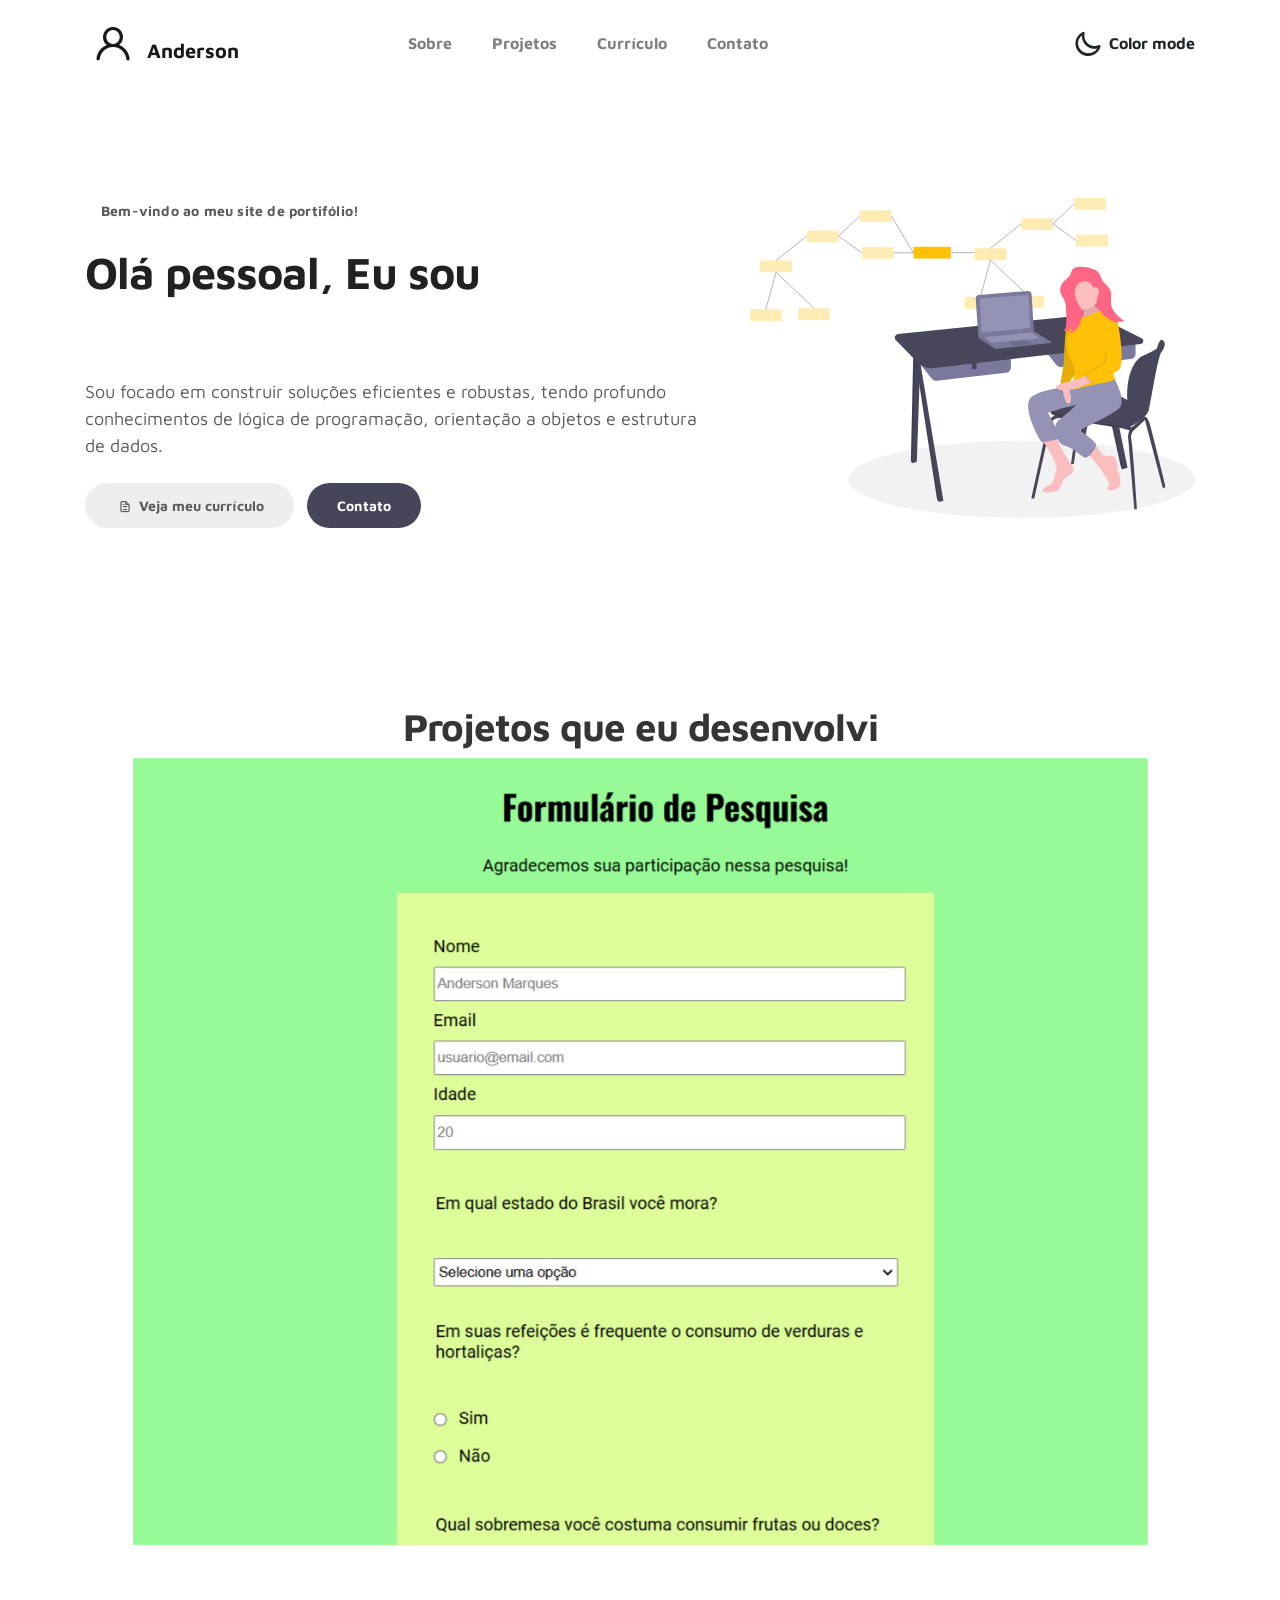
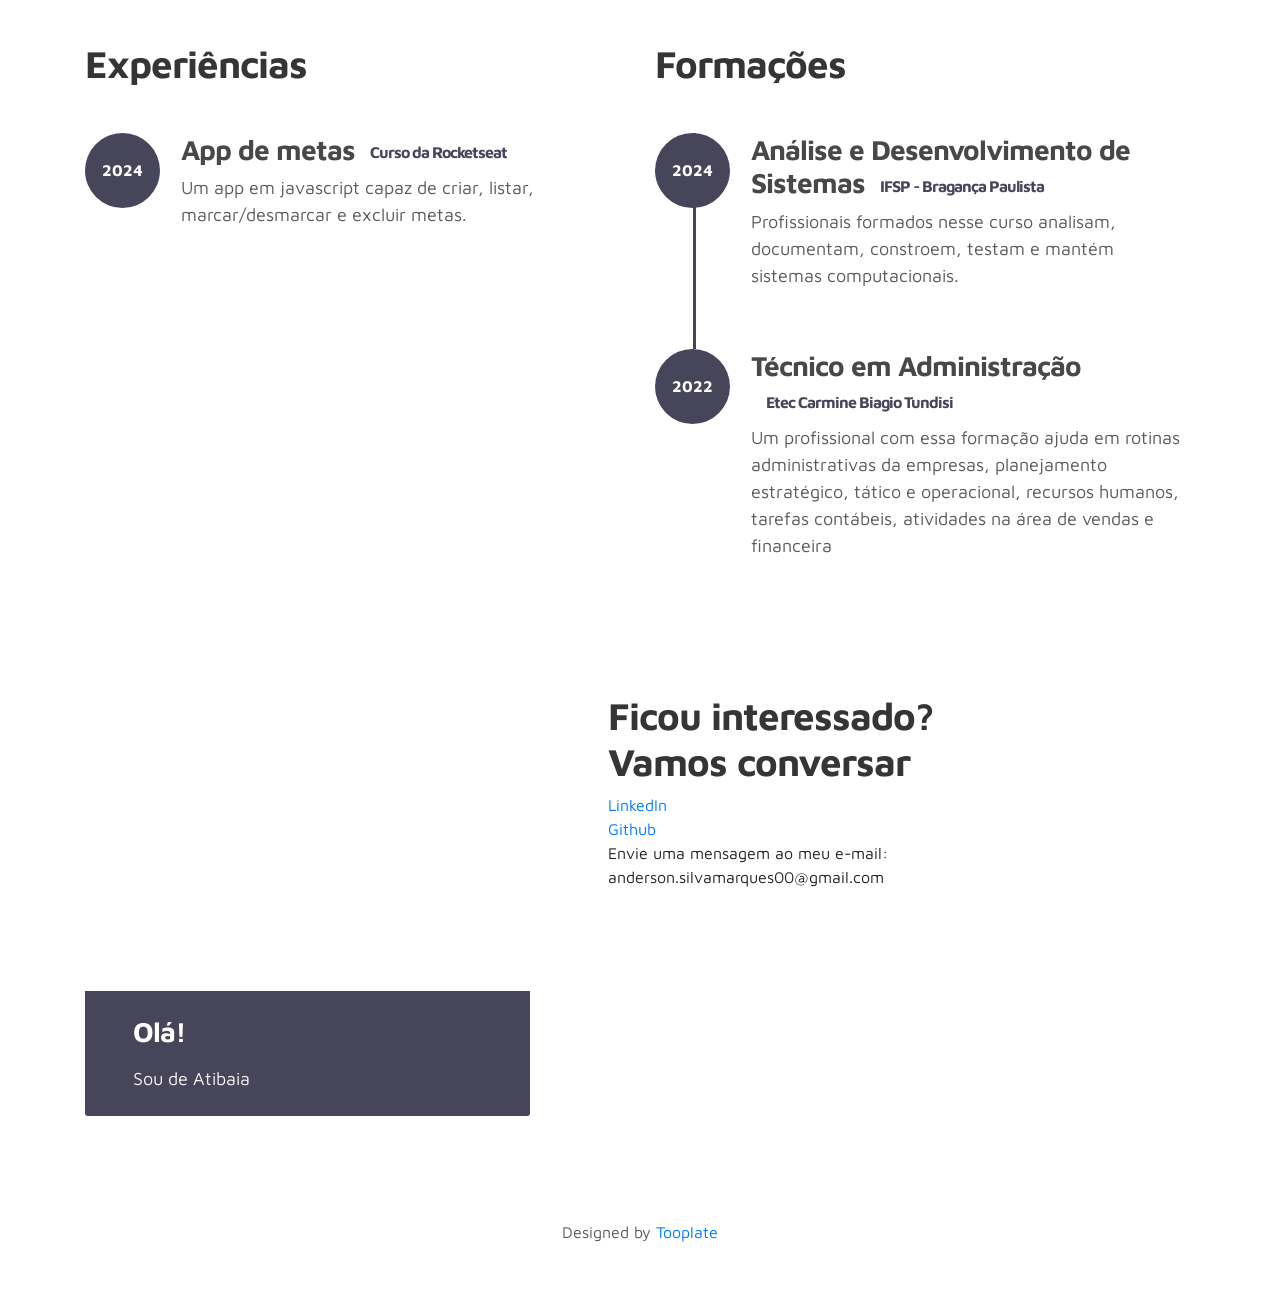
==== commit 7e1891e5: "perfil linkedin" ====
--- a/index.html
+++ b/index.html
@@ -1,5 +1,5 @@
 <!doctype html>
-<html lang="en">
+<html lang="pt-br">
   <head>
     <meta charset="utf-8">
     <meta name="viewport" content="width=device-width, initial-scale=1, shrink-to-fit=no">
@@ -86,7 +86,7 @@
                         <p>Sou focado em construir soluções eficientes e robustas, tendo profundo conhecimentos de lógica de programação, orientação a objetos e estrutura de dados.</p>
                         
                         <div class="custom-btn-group mt-4">
-                          <a href="#" class="btn mr-lg-2 custom-btn"><i class='uil uil-file-alt'></i> Baixar currículo</a>
+                          <a href="https://www.linkedin.com/in/anderson-sm/" class="btn mr-lg-2 custom-btn" target="_blank"><i class='uil uil-file-alt'></i> Veja meu currículo</a>
                           <a href="#contact" class="btn custom-btn custom-btn-bg custom-btn-link">Contato</a>
                         </div>
                     </div>
@@ -230,8 +230,7 @@
           <div class="container">
                <div class="row">
 
-                    <div class="col-lg-12 col-12">                                
-                        <p class="copyright-text text-center">Copyright &copy; 2019 Company Name . All rights reserved</p>
+                    <div class="col-lg-12 col-12">
                         <p class="copyright-text text-center">Designed by <a rel="nofollow" href="https://www.facebook.com/tooplate">Tooplate</a></p>
                     </div>
                     
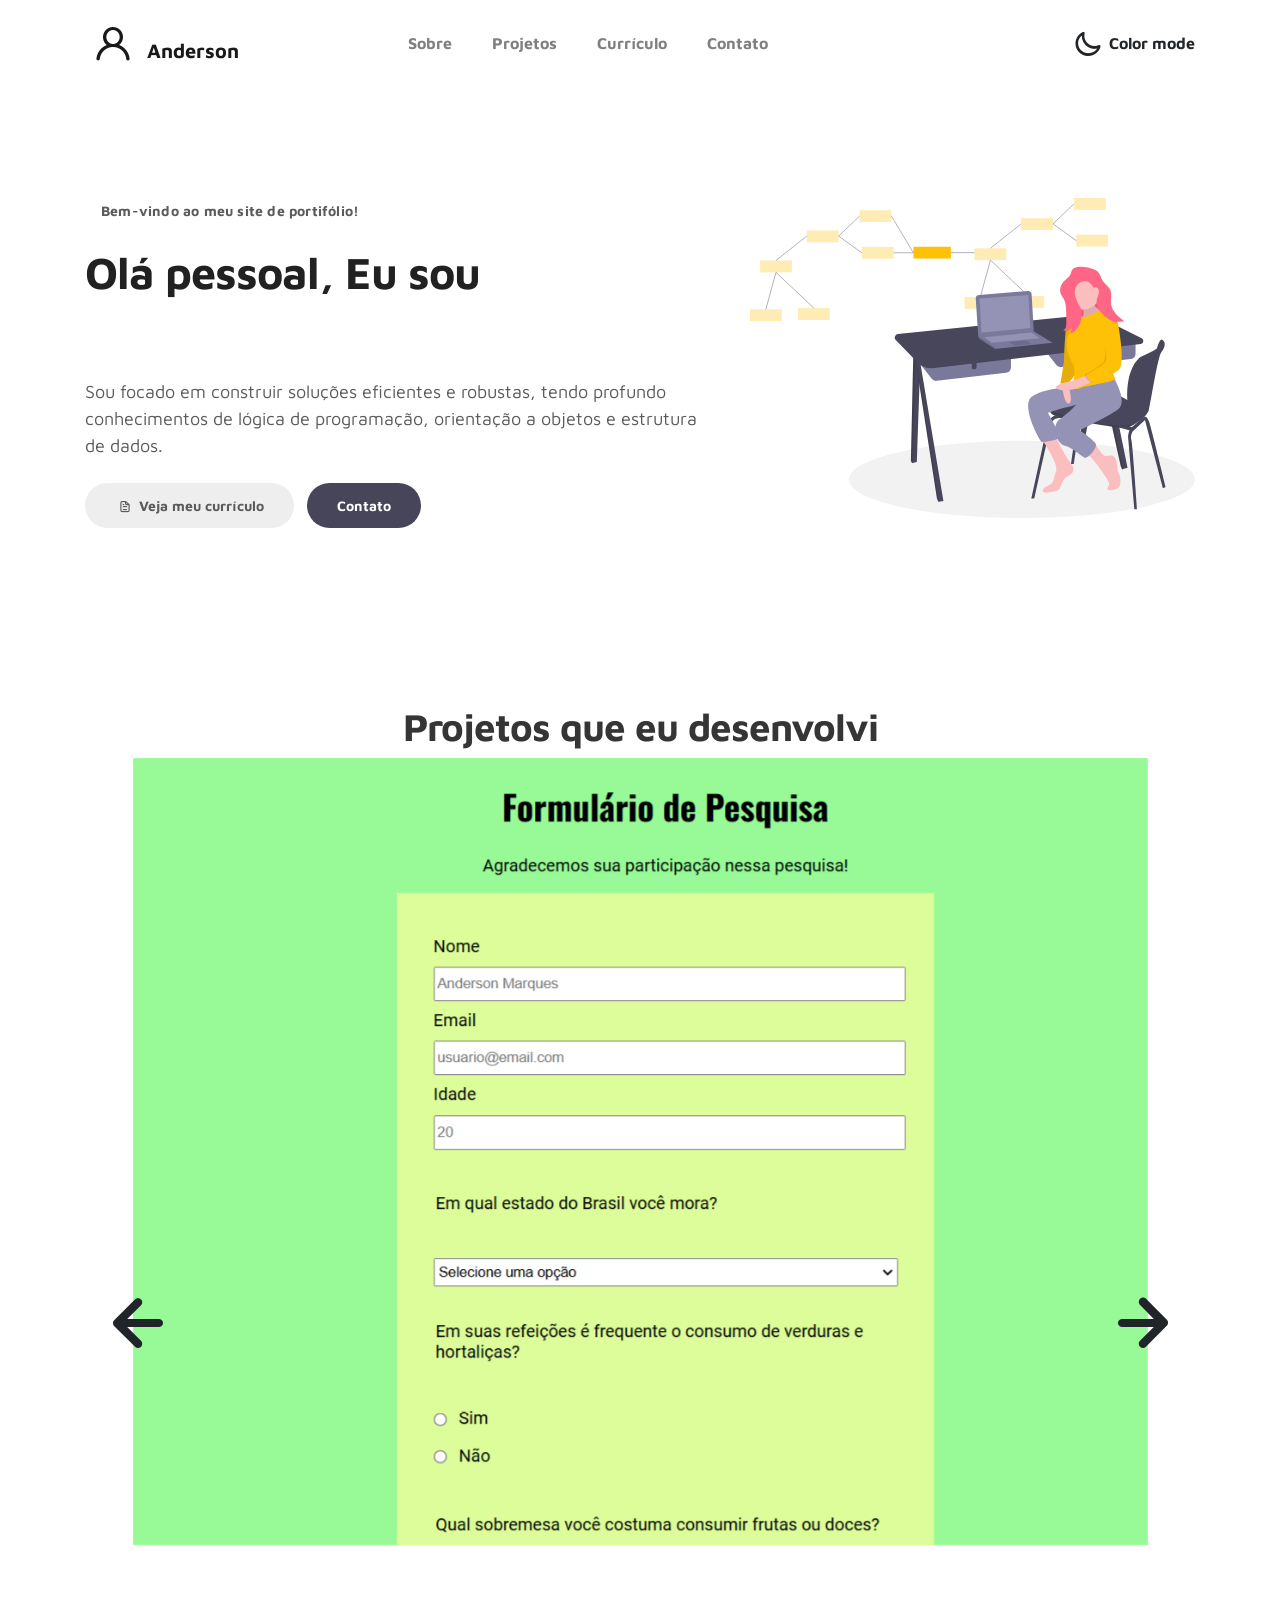
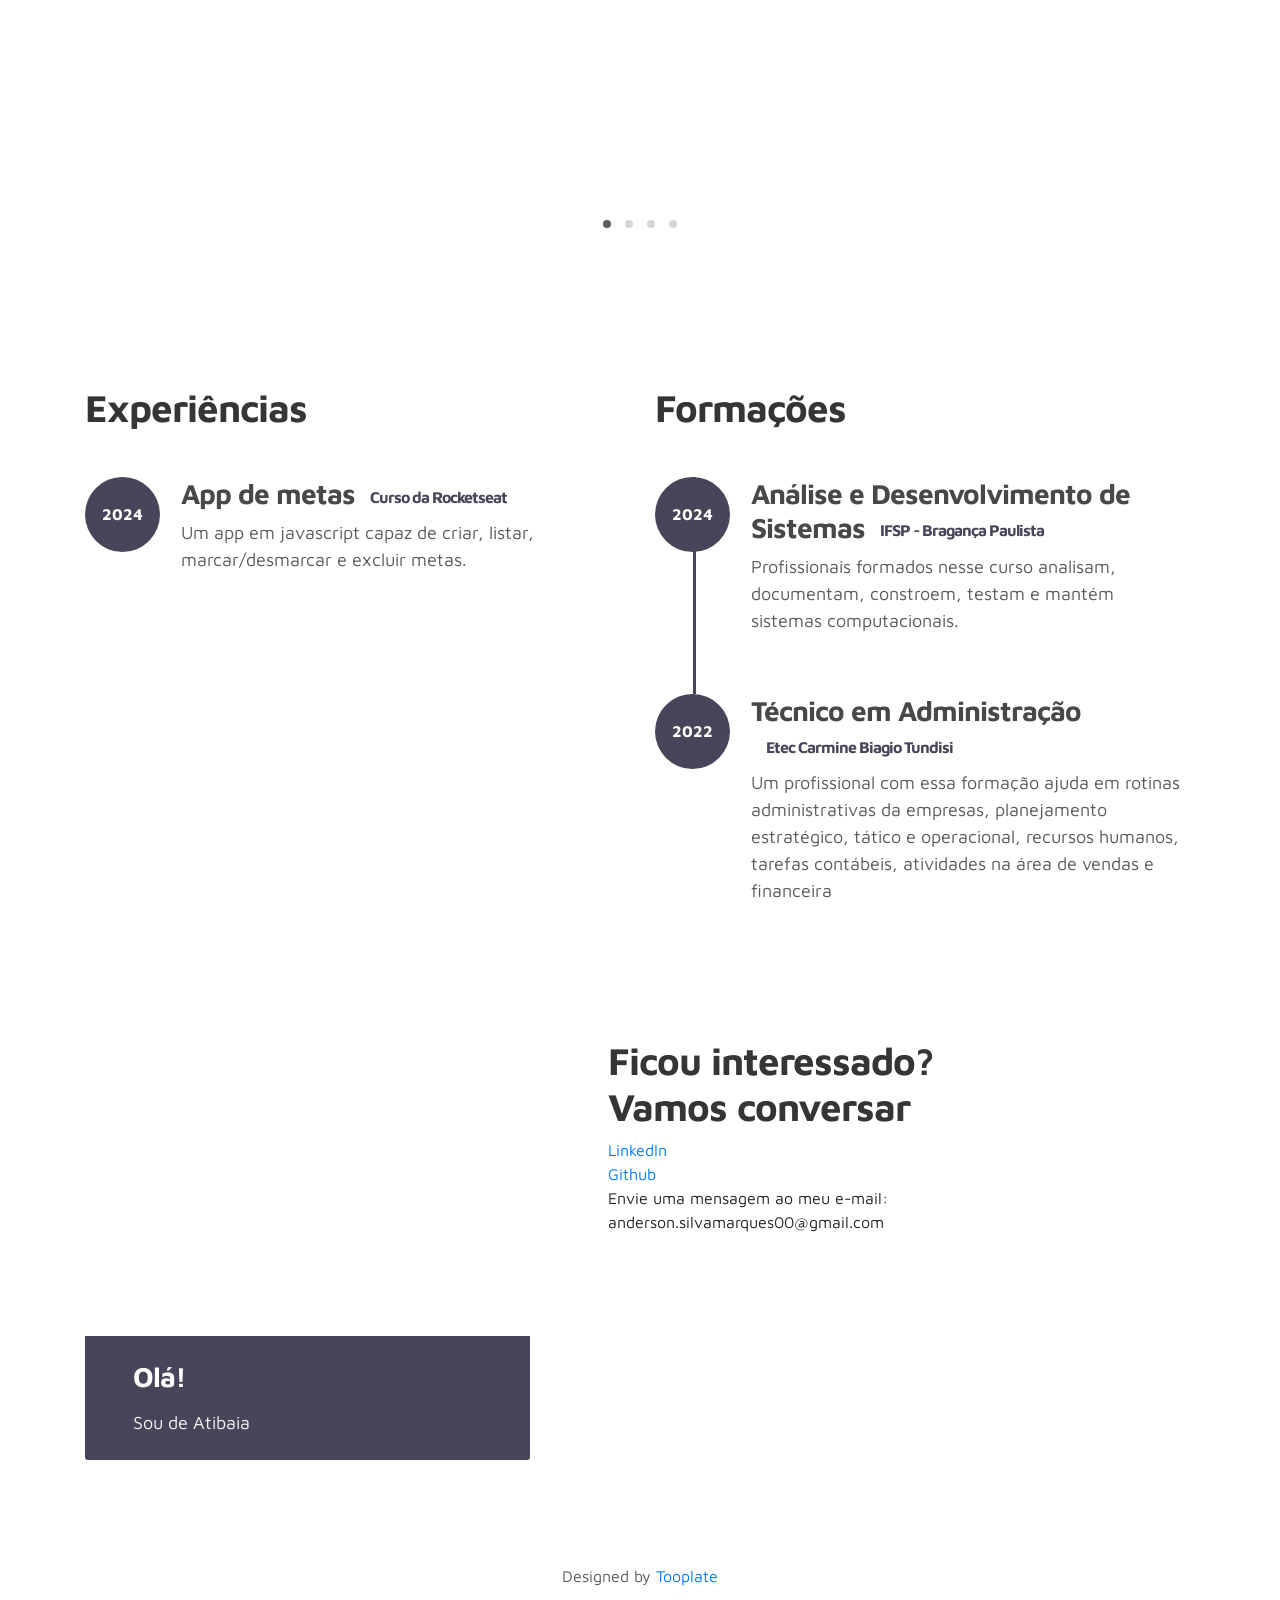
==== commit bfd1c63c: "add projets" ====
--- a/index.html
+++ b/index.html
@@ -116,11 +116,36 @@
                       <div class="owl-carousel owl-theme">
                         <div class="item">
                           <div class="project-info">
-                            <img src="images/project/formulario-projeto.png" class="img-fluid" alt="project image">
-                          </div>
-                        </div>
-
-                
+                            <a href="https://andersonmarques0.github.io/portfolio-simples/form-page/">
+                              <img src="images/project/formulario-projeto.png" class="img-fluid" alt="project image">
+                            </a>
+                          </div>
+                        </div>
+
+                        <div class="item">
+                          <div class="project-info">
+                            <a href="https://andersonmarques0.github.io/portfolio-simples/tribute-page/">
+                              <img src="images/project/tributo-projeto.png" class="img-fluid" alt="project image">
+                            </a>
+                          </div>
+                        </div>
+
+                        <div class="item">
+                          <div class="project-info">
+                            <a href="https://andersonmarques0.github.io/portfolio-simples/doc-page/">
+                              <img src="images/project/doc-projeto.png" class="img-fluid" alt="project image">
+                            </a>
+                          </div>
+                        </div>
+
+                        <div class="item">
+                          <div class="project-info">
+                            <a href="https://andersonmarques0.github.io/portfolio-simples/lading-page/">
+                              <img src="images/project/produto-projeto.png" class="img-fluid" alt="project image">
+                            </a>
+                          </div>
+                        </div>
+                        
                       </div>
 
                   </div>
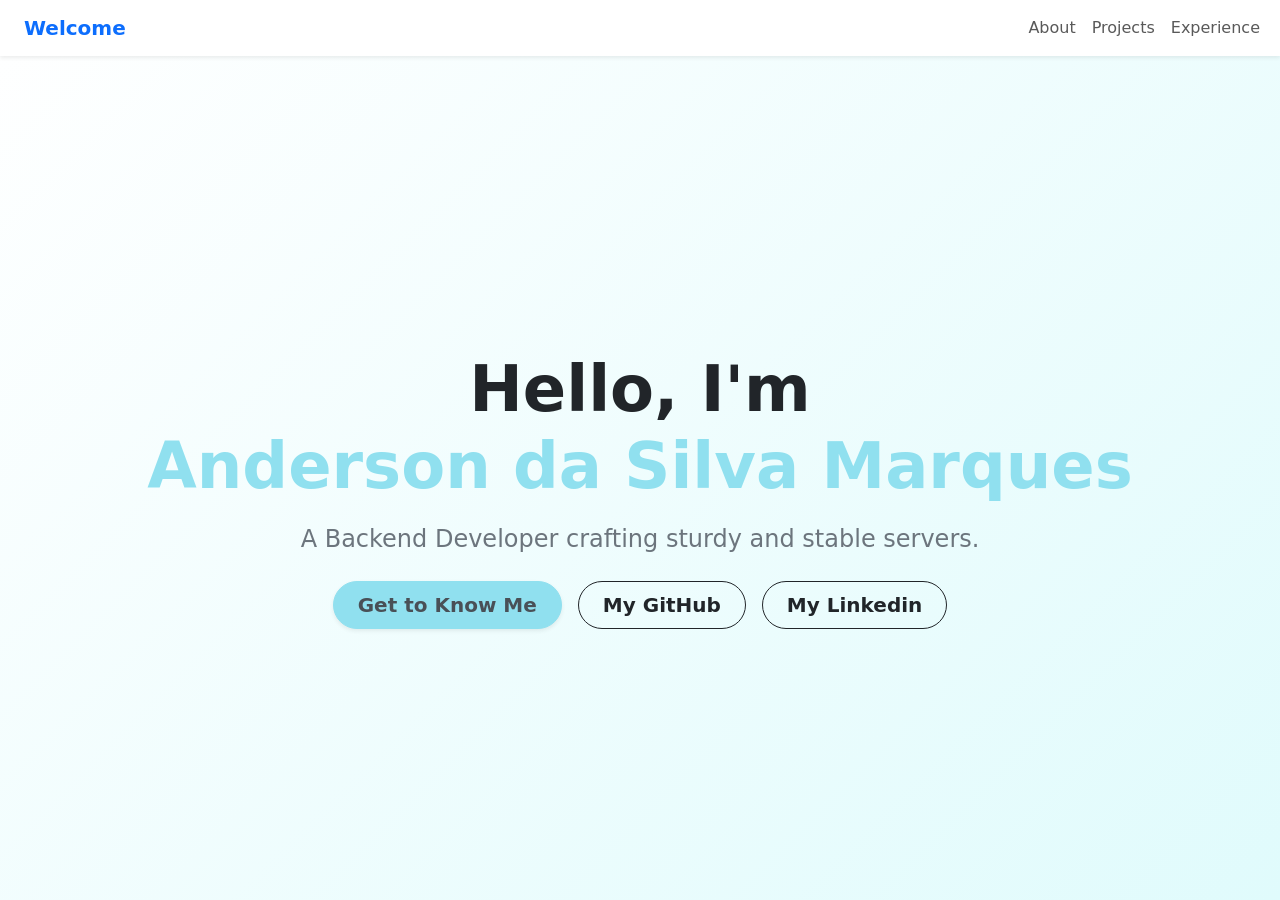
==== commit 2563fc2f: "new design" ====
--- a/index.html
+++ b/index.html
@@ -1,276 +1,87 @@
-<!doctype html>
-<html lang="pt-br">
-  <head>
-    <meta charset="utf-8">
-    <meta name="viewport" content="width=device-width, initial-scale=1, shrink-to-fit=no">
-    <meta name="description" content="">
-    <meta name="author" content="">
+<!DOCTYPE html>
+<html lang="en">
 
-    <title>Portfólio do Anderson</title>
+<head>
+  <meta charset="UTF-8">
+  <meta name="viewport" content="width=device-width, initial-scale=1.0">
+  <title>Portfolio</title>
+  <link href="https://cdn.jsdelivr.net/npm/bootstrap@5.3.0/dist/css/bootstrap.min.css" rel="stylesheet">
+  <link rel="stylesheet" href="css/main.css">
+</head>
 
-    <link rel="stylesheet" href="css/bootstrap.min.css">
-    <link rel="stylesheet" href="css/unicons.css">
-    <link rel="stylesheet" href="css/owl.carousel.min.css">
-    <link rel="stylesheet" href="css/owl.theme.default.min.css">
+<body>
 
-    <!-- MAIN STYLE -->
-    <link rel="stylesheet" href="css/tooplate-style.css">
-    
-<!--
+  <nav class="navbar navbar-expand-lg navbar-light bg-white fixed-top shadow-sm">
+    <div class="container-fluid">
+      <button class="navbar-brand btn nav-btn text-primary border-0 bg-transparent fw-bold"
+        data-face="0">Welcome</button>
 
-Tooplate 2115 Marvel
+      <button class="navbar-toggler" type="button" data-bs-toggle="collapse" data-bs-target="#navbarNav"
+        aria-controls="navbarNav" aria-expanded="false" aria-label="Toggle navigation">
+        <span class="navbar-toggler-icon"></span>
+      </button>
 
-https://www.tooplate.com/view/2115-marvel
+      <div class="collapse navbar-collapse" id="navbarNav">
+        <ul class="navbar-nav ms-auto">
+          <li class="nav-item"><button class="nav-link btn nav-btn" data-face="1">About</button></li>
+          <li class="nav-item"><button class="nav-link btn nav-btn" data-face="2">Projects</button></li>
+          <li class="nav-item"><button class="nav-link btn nav-btn" data-face="3">Experience</button></li>
+        </ul>
+      </div>
+    </div>
+  </nav>
 
--->
-  </head>
-  <body>
+  <main class="scene">
+    <div class="cube" id="cube">
 
-    <!-- MENU -->
-    <nav class="navbar navbar-expand-sm navbar-light">
-        <div class="container">
-            <a class="navbar-brand" href="https://github.com/AndersonMarques0" target="_blank"><i class='uil uil-user'></i> Anderson</a>
+      <section class="face face-front custom-welcome-bg">
+        <div class="face-scroll-wrapper d-flex flex-column align-items-center justify-content-center">
+          <div class="text-center px-4">
 
-            <button class="navbar-toggler" type="button" data-toggle="collapse" data-target="#navbarNav" aria-controls="navbarNav" aria-expanded="false"
-                aria-label="Toggle navigation">
-                <span class="navbar-toggler-icon"></span>
-                <span class="navbar-toggler-icon"></span>
-                <span class="navbar-toggler-icon"></span>
-            </button>
+            <h1 class="display-3 fw-bolder text-dark mb-3">
+              Hello, I'm <br><span class="text-highlight">Anderson da Silva Marques</span>
+            </h1>
 
-            <div class="collapse navbar-collapse" id="navbarNav">
-                <ul class="navbar-nav mx-auto">
-                    <li class="nav-item">
-                        <a href="#about" class="nav-link"><span data-hover="Sobre">Sobre</span></a>
-                    </li>
-                    <li class="nav-item">
-                        <a href="#project" class="nav-link"><span data-hover="Projetos">Projetos</span></a>
-                    </li>
-                    <li class="nav-item">
-                        <a href="#resume" class="nav-link"><span data-hover="Currículo">Currículo</span></a>
-                    </li>
-                    <li class="nav-item">
-                        <a href="#contact" class="nav-link"><span data-hover="Contato">Contato</span></a>
-                    </li>
-                </ul>
+            <p class="lead text-secondary mb-4 fs-4">
+              A Backend Developer crafting sturdy and stable servers.
+            </p>
 
-                <ul class="navbar-nav ml-lg-auto">
-                    <div class="ml-lg-4">
-                      <div class="color-mode d-lg-flex justify-content-center align-items-center">
-                        <i class="color-mode-icon"></i>
-                        Color mode
-                      </div>
-                    </div>
-                </ul>
+            <div class="d-flex flex-wrap gap-3 justify-content-center mt-4">
+              <button class="btn btn-primary btn-lg px-4 py-2 rounded-pill shadow-sm nav-btn fw-bold"
+                style="background-color: #90E0EF; border-color: #90E0EF; color: #495057;" data-face="1">
+                Get to Know Me
+              </button>
+              <a href="https://github.com/AndersonMarques0" target="_blank" rel="noopener noreferrer"
+                class="btn btn-outline-dark btn-lg px-4 py-2 rounded-pill fw-bold">
+                My GitHub
+              </a>
+              <a href="https://www.linkedin.com/in/anderson-sm/" target="_blank" rel="noopener noreferrer"
+                class="btn btn-outline-dark btn-lg px-4 py-2 rounded-pill fw-bold">
+                My Linkedin
+              </a>
             </div>
+
+          </div>
         </div>
-    </nav>
+      </section>
 
-    <!-- ABOUT -->
-    <section class="about full-screen d-lg-flex justify-content-center align-items-center" id="about">
-        <div class="container">
-            <div class="row">
-                
-                <div class="col-lg-7 col-md-12 col-12 d-flex align-items-center">
-                    <div class="about-text">
-                        <small class="small-text">Bem-vindo ao <span class="mobile-block">meu site de portifólio!</span></small>
-                        <h1 class="animated animated-text">
-                            <span class="mr-2">Olá pessoal, Eu sou</span>
-                                <div class="animated-info">
-                                    <span class="animated-item">Anderson</span>
-                                    <span class="animated-item">Desenvolvedor backend</span>
-                                    <span class="animated-item">Node.js</span>
-                                </div>
-                        </h1>
+      <section class="face face-right">
+        <div class="face-scroll-wrapper" id="content-about"></div>
+      </section>
 
-                        <p>Sou focado em construir soluções eficientes e robustas, tendo profundo conhecimentos de lógica de programação, orientação a objetos e estrutura de dados.</p>
-                        
-                        <div class="custom-btn-group mt-4">
-                          <a href="https://www.linkedin.com/in/anderson-sm/" class="btn mr-lg-2 custom-btn" target="_blank"><i class='uil uil-file-alt'></i> Veja meu currículo</a>
-                          <a href="#contact" class="btn custom-btn custom-btn-bg custom-btn-link">Contato</a>
-                        </div>
-                    </div>
-                </div>
+      <section class="face face-back">
+        <div class="face-scroll-wrapper" id="content-projects"></div>
+      </section>
 
-                <div class="col-lg-5 col-md-12 col-12">
-                    <div class="about-image svg">
-                        <img src="images/undraw/undraw_software_engineer_lvl5.svg" class="img-fluid" alt="svg image">
-                    </div>
-                </div>
+      <section class="face face-left">
+        <div class="face-scroll-wrapper" id="content-experience"></div>
+      </section>
 
-            </div>
-        </div>
-    </section>
+    </div>
+  </main>
 
-    <!-- PROJECTS -->
-    <section class="project py-5" id="project">
-        <div class="container">
-                
-                <div class="row">
-                  <div class="col-lg-11 text-center mx-auto col-12">
+  <script src="https://cdn.jsdelivr.net/npm/bootstrap@5.3.0/dist/js/bootstrap.bundle.min.js"></script>
+  <script src="js/main.js"></script>
+</body>
 
-                      <div class="col-lg-8 mx-auto">
-                        <h2>Projetos que eu desenvolvi</h2>
-                      </div>
-
-                      <div class="owl-carousel owl-theme">
-                        <div class="item">
-                          <div class="project-info">
-                            <a href="https://andersonmarques0.github.io/portfolio-simples/form-page/">
-                              <img src="images/project/formulario-projeto.png" class="img-fluid" alt="project image">
-                            </a>
-                          </div>
-                        </div>
-
-                        <div class="item">
-                          <div class="project-info">
-                            <a href="https://andersonmarques0.github.io/portfolio-simples/tribute-page/">
-                              <img src="images/project/tributo-projeto.png" class="img-fluid" alt="project image">
-                            </a>
-                          </div>
-                        </div>
-
-                        <div class="item">
-                          <div class="project-info">
-                            <a href="https://andersonmarques0.github.io/portfolio-simples/doc-page/">
-                              <img src="images/project/doc-projeto.png" class="img-fluid" alt="project image">
-                            </a>
-                          </div>
-                        </div>
-
-                        <div class="item">
-                          <div class="project-info">
-                            <a href="https://andersonmarques0.github.io/portfolio-simples/lading-page/">
-                              <img src="images/project/produto-projeto.png" class="img-fluid" alt="project image">
-                            </a>
-                          </div>
-                        </div>
-                        
-                      </div>
-
-                  </div>
-                </div>
-        </div>
-    </section>
-
-    <!-- FEATURES -->
-    <section class="resume py-5 d-lg-flex justify-content-center align-items-center" id="resume">
-        <div class="container">
-            <div class="row">
-
-                <div class="col-lg-6 col-12">
-                  <h2 class="mb-4">Experiências</h2>
-
-                    <div class="timeline">
-                        <div class="timeline-wrapper">
-                             <div class="timeline-yr">
-                                  <span>2024</span>
-                             </div>
-                             <div class="timeline-info">
-                                  <h3><span>App de metas</span><small> Curso da Rocketseat </small></h3>
-                                  <p>Um app em javascript capaz de criar, listar, marcar/desmarcar e excluir metas.</p>
-                             </div>
-                        </div>
-
-                        
-
-                    </div>
-                </div>
-
-                <div class="col-lg-6 col-12">
-                  <h2 class="mb-4 mobile-mt-2">Formações</h2>
-
-                    <div class="timeline">
-                        <div class="timeline-wrapper">
-                             <div class="timeline-yr">
-                                  <span>2024</span>
-                             </div>
-                             <div class="timeline-info">
-                                  <h3><span>Análise e Desenvolvimento de Sistemas</span><small>IFSP - Bragança Paulista</small></h3>
-                                  <p>Profissionais formados nesse curso analisam, documentam, constroem, testam e mantém sistemas computacionais. </p>
-                             </div>
-                        </div>
-
-                        <div class="timeline-wrapper">
-                            <div class="timeline-yr">
-                                <span>2022</span>
-                            </div>
-                            <div class="timeline-info">
-                                <h3><span>Técnico em Administração</span><small>Etec Carmine Biagio Tundisi</small></h3>
-                                <p>Um profissional com essa formação ajuda em rotinas administrativas da empresas, planejamento estratégico, tático e operacional, recursos humanos, tarefas contábeis, atividades na área de vendas e financeira</p>
-                            </div>
-                        </div>
-
-                    </div>
-                </div>
-                
-            </div>
-        </div>
-    </section>
-
-    <!-- CONTACT -->
-    <section class="contact py-5" id="contact">
-      <div class="container">
-        <div class="row">
-          
-          <div class="col-lg-5 mr-lg-5 col-12">
-            <div class="google-map w-100">
-              <iframe src="https://www.google.com/maps/embed?pb=!1m18!1m12!1m3!1d58708.64939015262!2d-46.600021601892124!3d-23.123051400225215!2m3!1f0!2f0!3f0!3m2!1i1024!2i768!4f13.1!3m3!1m2!1s0x94cec11f46f1007d%3A0xc885a2d1bf078e37!2sAtibaia%2C%20State%20of%20S%C3%A3o%20Paulo!5e0!3m2!1sen!2sbr!4v1730567218860!5m2!1sen!2sbr" width="400" height="300" frameborder="0" style="border:0;" allowfullscreen></iframe>
-            </div>
-            
-            <div class="contact-info d-flex justify-content-between align-items-center py-4 px-lg-5">
-                
-              <div class="contact-info-item">
-                  <h3 class="mb-3 text-white">Olá!</h3>
-                  <p class="footer-text mb-0">Sou de Atibaia</p>
-                </div>
-                <!--
-                <ul class="social-links">
-                     <li><a href="#" class="uil uil-dribbble" data-toggle="tooltip" data-placement="left" title="Dribbble"></a></li>
-                     <li><a href="#" class="uil uil-instagram" data-toggle="tooltip" data-placement="left" title="Instagram"></a></li>
-                     <li><a href="#" class="uil uil-youtube" data-toggle="tooltip" data-placement="left" title="Youtube"></a></li>
-                </ul>
-                -->
-            </div>
-            
-          </div>
-          
-          <div class="col-lg-6 col-12">
-            <div class="contact-form">
-              <h2>Ficou interessado? <br> Vamos conversar</h2>
-              <ul class="contact-links">
-                <li><a href="https://www.linkedin.com/in/anderson-sm/" target="_blank"><i class="uil uil-linkedin"></i> LinkedIn</a></li>
-                <li><a href="https://github.com/AndersonMarques0" target="_blank"><i class="uil uil-github-alt"></i> Github</a></li>
-                <li>Envie uma mensagem ao meu e-mail: anderson.silvamarques00@gmail.com</li>
-              </ul>
-            </div>
-          </div>
-
-        </div>
-      </div>
-    </section>
-
-    <!-- FOOTER -->
-     <footer class="footer py-5">
-          <div class="container">
-               <div class="row">
-
-                    <div class="col-lg-12 col-12">
-                        <p class="copyright-text text-center">Designed by <a rel="nofollow" href="https://www.facebook.com/tooplate">Tooplate</a></p>
-                    </div>
-                    
-               </div>
-          </div>
-     </footer>
-
-    <script src="js/jquery-3.3.1.min.js"></script>
-    <script src="js/popper.min.js"></script>
-    <script src="js/bootstrap.min.js"></script>
-    <script src="js/Headroom.js"></script>
-    <script src="js/jQuery.headroom.js"></script>
-    <script src="js/owl.carousel.min.js"></script>
-    <script src="js/smoothscroll.js"></script>
-    <script src="js/custom.js"></script>
-
-  </body>
 </html>
--- a/css/main.css
+++ b/css/main.css
@@ -0,0 +1,69 @@
+/* css/main.css */
+
+/* --- 1. Base Reset --- */
+body {
+  margin: 0;
+  overflow: hidden; 
+  background-color: #f8f9fa;
+  font-family: system-ui, -apple-system, sans-serif;
+}
+
+/* --- 2. The 3D Environment --- */
+.scene {
+  width: 100vw;
+  height: 100vh;
+  perspective: 2000px; 
+}
+
+.cube {
+  width: 100%;
+  height: 100%;
+  position: relative;
+  transform-style: preserve-3d;
+  transform: translateZ(-50vw); 
+  transition: transform 1s cubic-bezier(0.25, 1, 0.5, 1); 
+}
+
+/* --- 3. The Faces of the Cube --- */
+.face {
+  position: absolute;
+  width: 100vw;
+  height: 100vh;
+  overflow: hidden; /* FIX: Stop the 3D face itself from scrolling */
+  backface-visibility: hidden; 
+  background-color: #ffffff;
+}
+
+/* FIX: The magical 2D wrapper that isolates the scrollbar from the 3D math */
+.face-scroll-wrapper {
+  width: 100%;
+  height: 100%;
+  overflow-y: auto; 
+  overflow-x: hidden;
+  padding-top: 80px; 
+  box-sizing: border-box; /* Crucial: stops the padding from breaking the screen height */
+}
+
+/* Position the 4 faces in a perfect box */
+.face-front  { transform: rotateY(0deg) translateZ(50vw); }
+.face-right  { transform: rotateY(90deg) translateZ(50vw); }
+.face-back   { transform: rotateY(180deg) translateZ(50vw); }
+.face-left   { transform: rotateY(-90deg) translateZ(50vw); }
+
+/* --- 4. Custom Colors & Welcome Page Styles --- */
+.custom-welcome-bg {
+  background: linear-gradient(135deg, #ffffff 0%, #e0fbfc 100%);
+}
+
+.text-highlight {
+  color: #90E0EF;
+}
+
+.badge-soft-red {
+  background-color: #FFB3B3 !important; 
+  color: #495057 !important;
+}
+
+html { 
+  scroll-behavior: smooth; 
+}
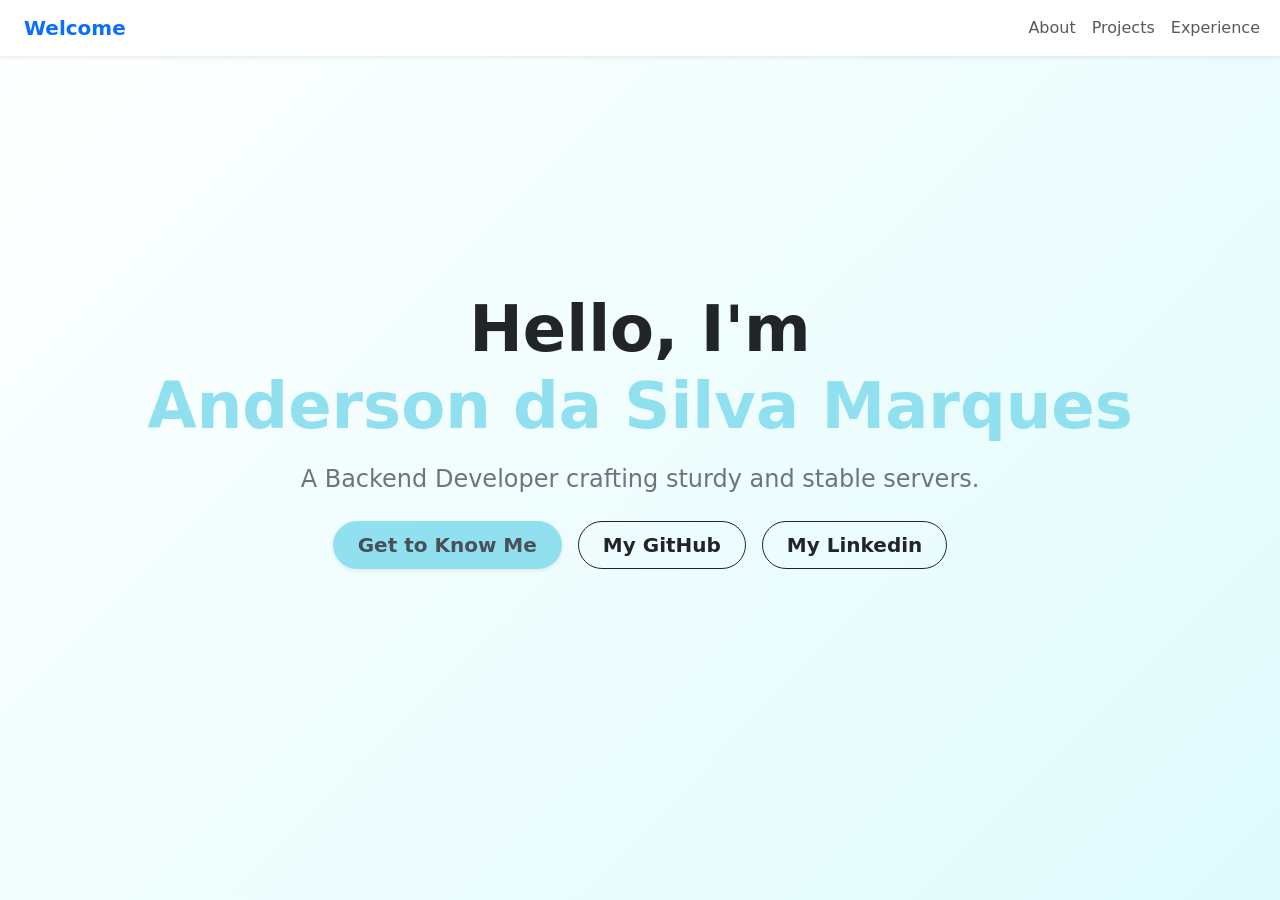
==== commit 405a5e8a: "scroll phone problem" ====
--- a/index.html
+++ b/index.html
@@ -34,7 +34,7 @@
   <main class="scene">
     <div class="cube" id="cube">
 
-      <section class="face face-front custom-welcome-bg">
+      <section class="face face-front active custom-welcome-bg">
         <div class="face-scroll-wrapper d-flex flex-column align-items-center justify-content-center">
           <div class="text-center px-4">
 
--- a/css/main.css
+++ b/css/main.css
@@ -11,8 +11,10 @@
 /* --- 2. The 3D Environment --- */
 .scene {
   width: 100vw;
-  height: 100vh;
+  height: 100vh; /* Fallback for older browsers */
+  height: 100dvh; /* FIX: Prevents mobile address bar from breaking height */
   perspective: 2000px; 
+  pointer-events: none; /* FIX: Let touches pass through the 3D scene */
 }
 
 .cube {
@@ -22,6 +24,7 @@
   transform-style: preserve-3d;
   transform: translateZ(-50vw); 
   transition: transform 1s cubic-bezier(0.25, 1, 0.5, 1); 
+  pointer-events: none; /* FIX: Let touches pass through the 3D cube wrapper */
 }
 
 /* --- 3. The Faces of the Cube --- */
@@ -29,19 +32,30 @@
   position: absolute;
   width: 100vw;
   height: 100vh;
-  overflow: hidden; /* FIX: Stop the 3D face itself from scrolling */
+  height: 100dvh; 
+  overflow: hidden; 
   backface-visibility: hidden; 
   background-color: #ffffff;
+  pointer-events: none; 
 }
 
-/* FIX: The magical 2D wrapper that isolates the scrollbar from the 3D math */
+.face.active {
+  pointer-events: auto; 
+}
+
+/* The magical 2D wrapper that isolates the scrollbar from the 3D math */
 .face-scroll-wrapper {
   width: 100%;
   height: 100%;
   overflow-y: auto; 
   overflow-x: hidden;
   padding-top: 80px; 
-  box-sizing: border-box; /* Crucial: stops the padding from breaking the screen height */
+  box-sizing: border-box; 
+  -webkit-overflow-scrolling: touch; 
+  overscroll-behavior-y: contain;    
+  touch-action: pan-y;
+  transform: translateZ(0); 
+  /* (Make sure there are NO pointer-events rules in this block) */
 }
 
 /* Position the 4 faces in a perfect box */
@@ -66,4 +80,23 @@
 
 html { 
   scroll-behavior: smooth; 
+}
+
+.face {
+  z-index: 1; 
+}
+
+/* 2. Pull the face you are currently looking at to the absolute front */
+.face.active {
+  z-index: 999; 
+}
+
+/* 3. Explicitly force the mobile browser to allow touches inside the active wrapper */
+.face.active .face-scroll-wrapper {
+  pointer-events: auto !important; 
+}
+
+/* 4. Add a little padding to the bottom so your last card doesn't touch the floor */
+.face-scroll-wrapper > div {
+  padding-bottom: 120px; 
 }
